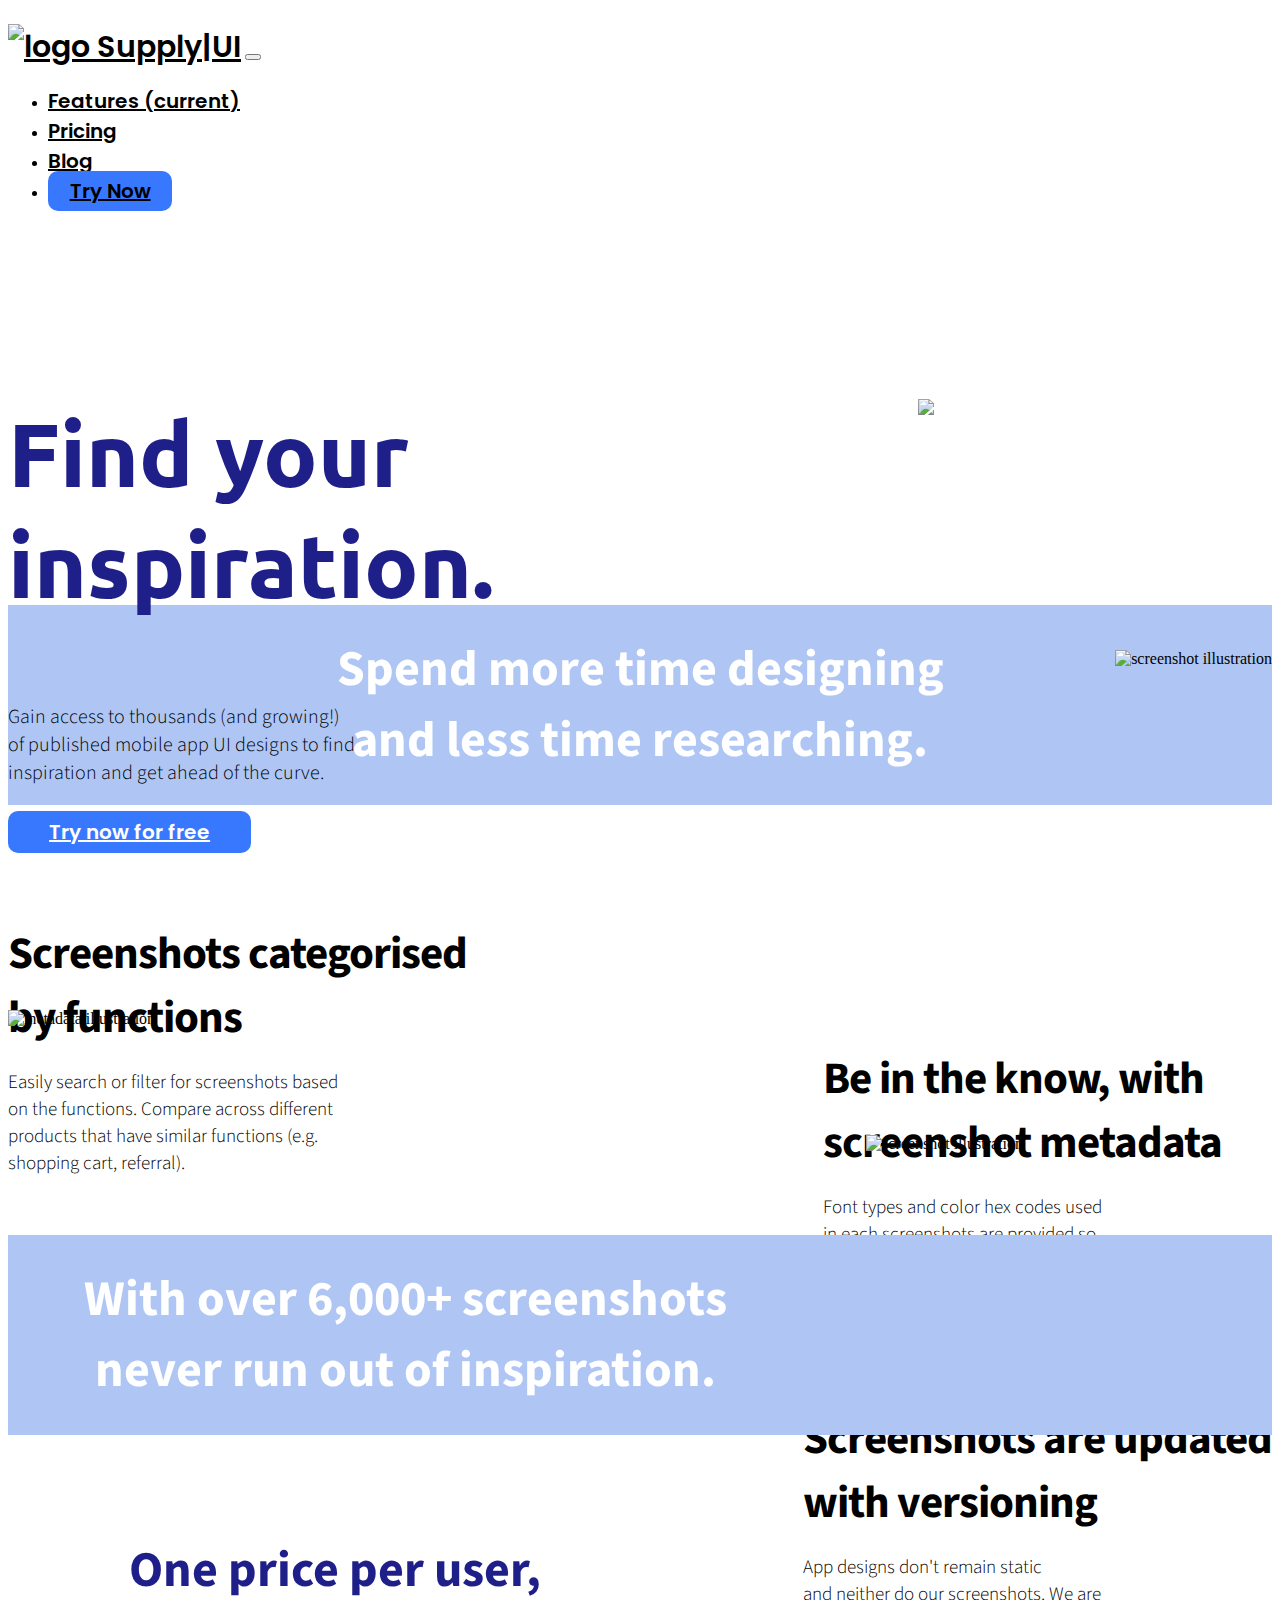
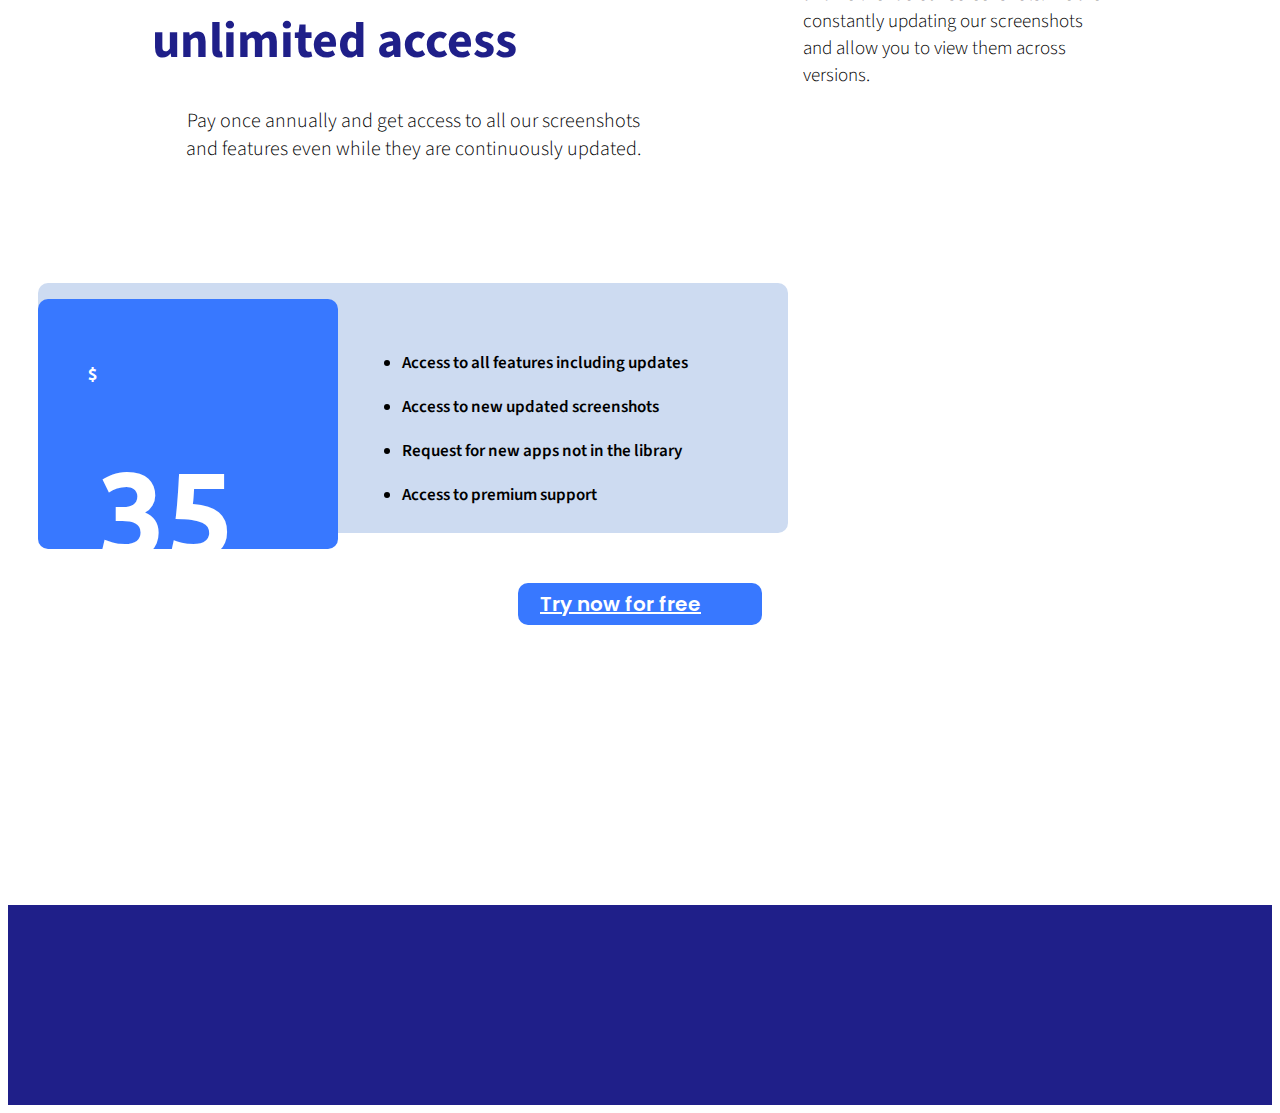
==== index.html @ 4496acd1 "keyword optimised" ====
<!doctype html>
<html lang="en">

<head>
    <title>Supply|UI - Mobile Screenshot Library</title>
    <!-- Required meta tags -->
    <meta charset="utf-8">
    <meta name="viewport" content="width=device-width, initial-scale=1, shrink-to-fit=no">
    <meta name="description" content="Supply|UI - iOS Mobile Screenshot Library: SupplyUI is a collection of published iOS mobile app designs.">
    <meta name="keywords" content="iOS, iPhone XS, mobile app design, mobile first design, mobile design, mobile design recommendations">
    <meta name="google-site-verification" content="cmgm-Zd6ySX3AGgyTACgc7CG-wB4gyYVpIMnwYmu0to" />

    <!-- Font -->
    <link rel="dns-prefetch" href="//fonts.googleapis.com">
    <link rel="dns-prefetch" href="//fonts.googleapis.com">
    <link href="https://fonts.googleapis.com/css?family=Source+Sans+Pro:300,600,700" rel="stylesheet">
    <link href="https://fonts.googleapis.com/css?family=Ubuntu:700" rel="stylesheet">
    <link href="https://fonts.googleapis.com/css?family=Poppins:600" rel="stylesheet">

    <!-- Bootstrap CSS -->
    <link rel="stylesheet" href="css/bootstrap.min.css">
    <!-- Themify Icons -->
    <link rel="stylesheet" href="css/themify-icons.css">
    <!-- Owl carousel -->
    <link rel="stylesheet" href="css/owl.carousel.min.css">
    <!-- Main css -->
    <link href="css/style.css" rel="stylesheet">

    <!-- Favicon-->
    <link rel="shortcut icon" type="image/png" href="images/logo.png"/>
</head>

<body data-spy="scroll" data-target="#navbar" data-offset="30">

    <!-- Nav Menu -->

    <div class="nav-menu fixed-top">
        <div class="container">
            <div class="row">
                <div class="col-md-12">
                    <nav class="navbar navbar-dark navbar-expand-lg">
                        <a class="navbar-brand" href="index.html"><img src="images/logo.svg" class="img-fluid" alt="logo"> Supply|UI</a> <button class="navbar-toggler" type="button" data-toggle="collapse" data-target="#navbar" aria-controls="navbar" aria-expanded="false" aria-label="Toggle navigation"> <span class="navbar-toggler-icon"></span> </button>
                        <div class="collapse navbar-collapse" id="navbar">
                            <ul class="navbar-nav ml-auto">
                                <li class="nav-item"> <a class="navbar" href="#first-fold">Features <span class="sr-only">(current)</span></a> </li>
                                <li class="nav-item"> <a class="navbar" href="#second-fold">Pricing</a> </li>
                                <li class="nav-item"> <a class="navbar" href="https://blog.supplyui.com" target="_blank" >Blog</a> </li>
                                <li class="nav-item"><a href="https://goo.gl/forms/lq0QgDPd0EQYINd52" target="_blank" class="btn btn-outline-light my-3 my-sm-0 ml-lg-3">Try Now</a></li>
                            </ul>
                        </div>
                    </nav>
                </div>
            </div>
        </div>
    </div>


    <header class="bg-gradient" id="home">
        <div class="container mt-5">
            <h1>Find your<br>inspiration.</h1>
            <h2 class="tagline">Gain access to thousands (and growing!)<br>of published mobile app UI designs to find<br>inspiration and get ahead of the curve. </h2>
            <div class="cta cta-outline-light"> <a href="https://goo.gl/forms/lq0QgDPd0EQYINd52" style="color:#fff;" target="_blank">Try now for free</a></div>
            <div class="hero-holder"><img src="images/hero.svg" alt="hero" class="hero"></div>
        </div>
    </header>

    <div class="first-fold" id="first-fold">
        <p class="fold-text">Spend more time designing<br>and less time researching.</p>
    </div>

    <!-- // end .section -->
    <div class="section">

        <div class="container">
            <div class="row">
                <div class="feature">
                    <h2>Screenshots categorised<br>by functions</h2>
                    <p class="feature-text">Easily search or filter for screenshots based <br> on the functions. Compare across different<br>products that have similar functions (e.g. <br>shopping cart, referral).</p>
                </div>
            </div>
            <div class="feature-img">
                <img src="images/screenshots.png" alt="screenshot illustration">
            </div>
        </div>
    </div>
    <!-- // end .section -->

    <div class="section">

        <div class="container">
            <div class="row-alt">
                <div class="feature-right">
                    <h2>Be in the know, with<br>screenshot metadata</h2>
                    <p class="feature-text">Font types and color hex codes used <br>in each screenshots are provided so <br>that you can jump straight into creating<br>wireframes and prototypes.</p>
                </div>
                <div class="feature-img-left">
                    <img src="images/metadata.png" alt="metadata illustration">
                </div> 
            </div>
        </div>
    </div>
    <!-- // end .section -->

    <div class="section">

        <div class="container">
            <div class="row">
                <div class="feature-left">
                    <h2>Screenshots are updated<br>with versioning</h2>
                    <p class="feature-text">App designs don't remain static <br> and neither do our screenshots. We are<br>constantly updating our screenshots<br>and allow you to view them across<br>versions.</p>
                </div>
                <div class="feature-img-right">
                    <img src="images/versioning.png" alt="screenshot illustration">
                </div>

            </div>
            <!-- <div class="feature-img">
                <img src="images/screenshots.png" alt="screenshot illustration">
            </div> -->
        </div>
    </div>
    <!-- // end .section -->

    <div class="second-fold" id="second-fold">
        <p class="fold-text">With over 6,000+ screenshots<br>never run out of inspiration.</p>
    </div>

    <div class="sectionTwo" id="pricing">
        <div class="pricing-text">One price per user, <br> unlimited access</div>
        <div class="pricing-subtitle">Pay once annually and get access to all our screenshots<br> and features even while they are continuously updated.</div>
        <div class="pricing-container">
            <div class="pricing-container-box">
                    <div class="pricing-container-left">
                        <p class="dollar">$</p>
                        <p class="price">35</p>
                        <p class="duration">/year</p>
                    </div>
                <ul class="valueprop">
                    <li class="valueprop-item">Access to all features including updates</li>
                    <li class="valueprop-item">Access to new updated screenshots</li>
                    <li class="valueprop-item">Request for new  apps not in the library</li>
                    <li class="valueprop-item">Access to premium support</li>
                </ul>
            </div>
        </div>
        <div class="cta-price cta-outline-light"><a href="https://goo.gl/forms/lq0QgDPd0EQYINd52" style="color:#fff;" target="_blank">Try now for free</a></div>
    </div>
    <!-- // end .section -->

    <div class="footer">

    </div>
    <!-- jQuery and Bootstrap -->
    <script src="js/jquery-3.2.1.min.js"></script>
    <script src="js/bootstrap.bundle.min.js"></script>
    <!-- Plugins JS -->
    <script src="js/owl.carousel.min.js"></script>
    <!-- Custom JS -->
    <script src="js/script.js"></script>

</body>

</html>
---- css/style.css ----
@charset "UTF-8";

/*------------------------
[TABLE OF CONTENTS]
    
1. GLOBAL STYLES
2. NAVBAR
3. HERO
5. TESTIMONIALS
6. IMAGE GALLERY
7. PRICING
8. CALL TO ACTION
9. FOOTER

------------------------*/


/* GLOBAL
----------------------*/

/* h1 {
    font-family: 'Ubuntu-Bold';
    position: relative;
} */

a {
    color: #000000;
    font-family: "Poppins";
    font-weight: 600;
    font-size: 20px;
}

a.navlink {
    width: 53px;
    height: 10px;
    font-family: "Poppins";
    font-weight: 600;
    font-style: normal;
    font-stretch: normal;
    line-height: normal;
    letter-spacing: normal;
    text-align: left;
    color: #000000;
}

a:hover {
    text-decoration: none;
}

/* @media (max-width:414px) {
    .container {
        margin-right: 30px;
        margin-left: 30px
    }
} */

h1 {
    width: 414px;
    height: 104px;
    font-family: "Ubuntu","Source Sans Pro";
    position: relative;
    font-size: 90px;
    font-weight: 700;
    font-style: normal;
    font-stretch: normal;
    line-height: normal;
    letter-spacing: normal;
    text-align: left;
    color: #1f1f89;
}

@media (max-width: 1200px) {
    h1 {
        font-size: 70px;
    }
}

@media (max-width: 767px) {
    h1 {
        font-size: 55px;
    }
}

@media (max-width: 414px) {
    h1 {
        font-size: 42px;
        width: 200px;
        margin: 0px 20px;
    }
}

h2 {
    font-family: "Source Sans Pro";
    font-size: 45px;
    font-weight: 700;
    color: #000000;
    letter-spacing: -1px;
    margin-bottom: 1rem;
}

@media (max-width: 414px) {
    h2 {
        font-size: 30px;
    }
}

h3 {
    color: #633991;
    font-size: 33px;
    font-weight: 500;
}

h4 {
    font-size: 20px;
    font-weight: 500;
    color: #633991;
}

h5 {
    font-size: 28px;
    font-weight: 300;
    color: #633991;
    margin-bottom: 0.7rem;
}

p {
    color: #959094;
}

p.lead {
    color: #e38cb7;
    margin-bottom: 2rem;
}

.text-primary {
    color: #e38cb7 !important;
}

.light-font {
    font-weight: 300;
}

.btn {
    font-size: 20px;
    font-weight: 400;
    padding: 0.375rem 1.35rem;
    transition: all 0.3s ease;
    background-color: #3878ff;
    font-family: "Poppins";
    font-weight: 600;
    position: relative;
    border-radius: 10px;
}

.cta {
    font-size: 20px;
    font-weight: 400;
    padding: 0.375rem 1.35rem;
    transition: all 0.3s ease;
    background-color: #3878ff;
    font-family: "Poppins";
    font-weight: 600;
    position: relative;
    width: 200px;
    top: 184px;
    border-radius: 10px;
    cursor: pointer;
}

@media (max-width: 1200px) {
    .cta {
        top: 110px;
    }
}

@media (max-width: 767px) {
    .cta {
        top: 55px;
    }
}

@media (max-width: 414px) {
    .cta {
        top: 70px;
        width: 200px;
        margin: 0px 20px;
    }
}

.cta-price {
    font-size: 20px;
    font-weight: 600;
    padding: 0.375rem 1.35rem;
    transition: all 0.3s ease;
    background-color: #3878ff;
    font-family: "Poppins";
    margin: auto;
    margin-top: 50px;
    color: #ffffff;
    width: 200px;
    border-radius: 10px;
    cursor: pointer;
}

.trial-disclaimer {
    position: relative;
    margin-left: 10px;
}

.btn-outline-light:hover {
    color: #ffffff;
    background-color: #1f1f89;
}

.cta-outline-light:hover {
    color: #ffffff;
    background-color: #1f1f89;
}

/* .btn-primary {
    border-radius: 3px;
    background-image: -moz-linear-gradient( 122deg, #e54595 0%, #fd378e 100%);
    background-image: -webkit-linear-gradient( 122deg, #e54595 0%, #fd378e 100%);
    background-image: -ms-linear-gradient( 122deg, #e54595 0%, #fd378e 100%);
    background-image: linear-gradient( 122deg, #e54595 0%, #fd378e 100%);
    box-shadow: 0px 9px 32px 0px rgba(0, 0, 0, 0.2);
    font-weight: 500;
    padding: 0.6rem 2rem;
    border: 0;
} */

.btn-primary:hover,
.btn-primary:focus,
.btn-primary:active,
.btn-primary:not([disabled]):not(.disabled).active,
.btn-primary:not([disabled]):not(.disabled):active,
.show>.btn-primary.dropdown-toggle {
    /* background-image: linear-gradient( 122deg, #fd378e 0%, #e54595 100%);
    box-shadow: 0px 9px 32px 0px rgba(0, 0, 0, 0.3); */
    color: #FFF;
}

.btn-light {
    border-radius: 3px;
    background: #FFF;
    box-shadow: 0px 9px 32px 0px rgba(0, 0, 0, 0.26);
    font-size: 14px;
    font-weight: 500;
    color: #000000;
    margin: 0.5rem;
    padding: 0.7rem 1.6rem;
    line-height: 1.8;
}

.btn-group-lg>.btn,
.btn-lg {
    padding: 0.8rem 1rem;
    font-size: 15px;
}

.light-bg {
    background-color: #faf6fb;
}

.section {
    padding: 80px 0;
    margin-bottom: 200px;
}

.section-title {
    text-align: center;
    margin-bottom: 3rem;
}

.section-title small {
    color: #998a9b;
}

/* FEATURES
----------------------*/
.feature {
    float: left;
}

@media (max-width: 414px) {
    .feature {
        float: left;
        margin: 0px 50px;
        left: 0px;
    }
}

.feature-text {
    font-family: "Source Sans Pro";
    font-size: 19px;
    font-weight: 300;
    font-style: normal;
    font-stretch: normal;
    line-height: normal;
    letter-spacing: normal;
    text-align: left;
    color: #000000;
}

@media (max-width: 414px) {
    .feature-text {
        font-size: 16px;
    }
}

.feature .feature-img {
    width: 40%;
    height: 100%;
    float: right;
}

.feature-img img {
    float: right;
    height: auto;
    max-width: 40%;
    overflow: hidden;
    position: relative;
    top: -235px;
}

@media (max-width: 414px) {
    .feature-img img {
        float: none;
        display: block; 
        margin: 10px 18%;
        top: 10px;
        max-width: 60%;
    }
}

.feature-img-right img {
    float: right;
    height: auto;
    max-width: 40%;
    overflow: hidden;
    position: relative;
    top: -470px;
    left: 220px;
}

@media (max-width: 414px) {
    .feature-img-right img {
        float: none;
        display: block; 
        margin: 10px 18%;
        top: -455px;
        max-width: 60%;
        left: 0px;
    }
}

.feature-right {
    float: right;
    height: auto;
    max-width: 100%;
    overflow: hidden;
    position: relative;
    top: -235px;
    left: -50px;
}

@media (max-width: 414px) {
    .feature-right {
        float: left;
        margin: 0px 50px;
        left: -13px;
    }
}

.feature-left {
    float: right;
    height: auto;
    max-width: auto;
    overflow: hidden;
    position: relative;
    top: -235px;
}

@media (max-width: 414px) {
    .feature-left {
        float: left;
        margin: 0px 50px;
        left: 0px;
        top: -475px;
    }
}

.feature-img-left img {
    float: left;
    height: auto;
    max-width: 40%;
    overflow: hidden;
    position: relative;
    top: -235px;
  }

@media (max-width: 414px) {
    .feature-img-left img {
        float: none;
        display: block; 
        margin: 10px 18%;
        top: -210px;
        max-width: 70%;
    }
}

/* .feature-img-right img {
    float: right;
    height: auto;
    max-width: 50%;
    overflow: hidden;
    position: relative;
    top: -460px;
    left: 200px;
} */

/* NAVBAR
----------------------*/

.nav-menu {
    padding: 1rem 0;
    transition: all 0.3s ease;
}

.nav-menu.is-scrolling,
.nav-menu.menu-is-open {
    background-color: #FFF;
    /* background: -moz-linear-gradient(135deg, rgb(74, 13, 143) 0%, rgb(250, 42, 143) 100%);
    background: -webkit-linear-gradient(135deg, rgb(74, 13, 143) 0%, rgb(250, 42, 143) 100%);
    background: linear-gradient(135deg, rgb(74, 13, 143) 0%, rgb(250, 42, 143) 100%); */
    -webkit-box-shadow: 0px 5px 23px 0px rgba(0, 0, 0, 0.1);
    -moz-box-shadow: 0px 5px 23px 0px rgba(0, 0, 0, 0.1);
    box-shadow: 0px 5px 23px 0px rgba(0, 0, 0, 0.1);
}

.nav-menu.is-scrolling {
    padding: 0;
}

.navbar-dark .navbar-nav .nav-link {
    position: relative;
    color: #000000;
}

.navbar-dark .navbar-brand {
    color: #000000;
} 

a.navbar-brand {
    color: #000000;
    font-size: 30px;
}

a.navbar-brand:hover {
    color: #000000;
}

@media (min-width: 992px) {
    .navbar-expand-lg .navbar-nav .nav-link {
        padding-right: 1rem;
        padding-left: 1rem;
        font-size: 14px;
    }
    .navbar-nav>.nav-item>.nav-link.active:after {
        content: "";
        border-bottom: 2px solid #cd99d4;
        left: 1rem;
        right: 1rem;
        bottom: 5px;
        height: 1px;
        position: absolute;
    }
}

@media (max-width:991px) {
    .navbar-nav.is-scrolling {
        padding-bottom: 1rem;
    }
    .navbar-nav .nav-item {
        text-align: left;
    }
}


/* HERO
----------------------*/

header {
    padding: 100px 0 0;
    text-align: center;
    color: #FFF;
}

/* .bg-gradient {
    background-image: -moz-linear-gradient( 135deg, rgba(60, 8, 118, 0.8) 0%, rgba(250, 0, 118, 0.8) 100%);
    background-image: -webkit-linear-gradient( 135deg, rgba(60, 8, 118, 0.8) 0%, rgba(250, 0, 118, 0.8) 100%);
    background-image: -ms-linear-gradient( 135deg, rgba(60, 8, 118, 0.8) 0%, rgba(250, 0, 118, 0.8) 100%);
    background-image: linear-gradient( 135deg, rgba(60, 8, 118, 0.8) 0%, rgba(250, 0, 118, 0.8) 100%);
} */

.tagline {
    width: 404px;
    height: 48px;
    font-family: "Source Sans Pro";
    font-size: 20px;
    font-weight: 300;
    font-style: normal;
    font-stretch: normal;
    line-height: normal;
    letter-spacing: normal;
    text-align: left;
    color: #000000;
    position: relative;
    top: 140px;
}

@media (max-width: 1200px) {
    .tagline {
        top: 80px;
    }
}

@media (max-width: 414px) {
    .tagline {
        width: 300px;
    }
}

.hero {
    width: 600px;
    height: 600px;
    padding: 30px;
    position: relative;
    top: -300px;
    left: 300px;
}

@media (max-width: 1200px) {
    .hero {
        width: 50%;
        height: auto;
        top: -300px;
        left: 250px;
    }
}

@media (max-width: 767px) {
    .hero {
        left: 200px;
    }
}

@media (max-width: 674px) {
    .hero {
        display: none;
    }
}

.hero-holder {
    position: inherit;
    top:10px;

}


.img-fluid {
    position: relative;
}
.img-holder {
    height: 0;
    padding-bottom: 33%;
    overflow: hidden;
}

@media (max-width:1200px) {
    .img-holder {
        padding-bottom: 50%;
    }
}

@media (max-width:767px) {
    .tagline {
        font-size: 17px;
        top: 10px;
        margin: 0px 20px;
    }
    .img-holder {
        padding-bottom: 100%;
    }
}

/* FOLD
----------------------*/

.mt-5 {
    margin-bottom: -12rem !important;
}

.fold-text {
    display: flex;
    height: 100%;
    align-items: center;
    justify-content: center;
    font-family: "Source Sans Pro";
    font-size: 50px;
    font-weight: 700;
    font-style: normal;
    font-stretch: normal;
    line-height: normal;
    letter-spacing: normal;
    color: #ffffff;
    text-align: center;
    cursor: default;
}

@media (max-width: 1200px) {
    .fold-text {
        margin-top: 45px;
    }
}

@media (max-width: 674px) {
    .fold-text {
        font-size: 35px;
        margin-top: 340px;
    }
}

@media (max-width: 414px) {
    .fold-text {
        font-size: 27px;
    }
}

.first-fold {
    max-width: 100vw;
    background-color: #afc6f5;
    height: 200px;
}

.second-fold {
    max-width: 100vw;
    background-color: #afc6f5;
    height: 200px;
    position: relative;
    top: -650px;
}

@media (max-width: 414px) {
    .second-fold {
        top: -780px;
    }
}

/* PRICING
----------------------*/

.sectionTwo {
    padding: 80px 15px;
    margin-bottom: 200px
}

@media (max-width:414px) {
    .sectionTwo {
        padding: 0;
        margin-top: 80px;
        margin-bottom: 80px
    }
}
.pricing-text {
    position: relative;
    margin-top: -630px;
    display: flex;
    justify-content: center;
    font-family: "Source Sans Pro";
    font-size: 50px;
    font-weight: 700;
    font-style: normal;
    font-stretch: normal;
    line-height: normal;
    letter-spacing: normal;
    color: #1f1f89;
    text-align: center;
    cursor: default;
}

@media (max-width: 414px) {
    .pricing-text {
        margin-top: -785px;
        font-size: 40px;
    }
}

.pricing-subtitle {
    position: relative;
    margin-top: 30px;
    display: flex;
    justify-content: center;
    font-family: "Source Sans Pro";
    font-weight: 300;
    font-size: 20px;
    font-style: normal;
    font-stretch: normal;
    line-height: normal;
    letter-spacing: normal;
    color: #000000;
    text-align: center;
    cursor: default;
}

@media (max-width: 414px) {
    .pricing-subtitle {
        font-size: 16px;
    }
}

.pricing-container {
    display: flex;
    justify-content: center;
    align-items: center;
}

/* @media (max-width:414px) {
    .pricing-container {
        display: none;
    }
} */

.pricing-container-box {
    width: 750px;
    height: 250px;
    border-radius: 10px;
    background-color: #cddbf1;
    margin-top: 120px;
}

@media (max-width: 414px) {
    .pricing-container-box{
        width: 200px;
        height: 166px;
        display: block; 
        margin: 40px 20px;


    }
}

.pricing-container-left {
    position: overlay;
    top: 0;
    left: 0;
    width: 300px;
    height: 250px;
    border-radius: 10px;
    background-color: #3878ff;

}

@media (max-width: 414px) {
    .pricing-container-left {
        width: 200px;
        height: 166px;
    }
}

.dollar {
    position: relative;
    top: 64px;
    left: 50px;
    color: #ffffff;
    font-family: "Ubuntu","Source Sans Pro";
    font-weight: 700;
}

@media (max-width:414px) {
    .dollar {
        top: 30px;
        left: 30px;
    }
}

.price {
    position: relative;
    left: 60px;
    color: #ffffff;
    font-family: "Ubuntu","Source Sans Pro";
    font-weight: 700;
    font-size: 120px;
}

@media (max-width:414px) {
    .price {
        top: -35px;
        font-size: 85px;
    }
}

.duration {
    position: relative;
    top: -120px;
    left: 200px;
    color: #ffffff;
    font-family: "Ubuntu","Source Sans Pro";
    font-weight: 700;
    font-size: 45px;
}

@media (max-width:414px) {
    .duration {
        display: block;
        position: relative;
        top: -70px;
        left: 75px;
        font-size: 25px;
    }
}

.valueprop {
    list-style-image: url('../images/ListIcon.png');
    font-family: "Source Sans Pro";
    font-weight: 600;
    font-size: 17px;
    color: #000000;
    position: relative;
    float: right;
    top: -215px;
    left: -100px;
    margin-bottom: 20px;

}

@media (max-width:414px) {
    .valueprop {
        display: none;
    }
}

.valueprop-item {
    margin-bottom: 20px;
}
/* FEATURES
----------------------*/

.gradient-fill:before {
    color: #fc73b4;
    background: -moz-linear-gradient(top, #9477b4 0%, #fc73b4 100%);
    background: -webkit-linear-gradient(top, #9477b4 0%, #fc73b4 100%);
    background: linear-gradient(to bottom, #9477b4 0%, #fc73b4 100%);
    -webkit-background-clip: text;
    background-clip: text;
    -webkit-text-fill-color: transparent;
}

.card.features {
    border: 0;
    border-radius: 3px;
    box-shadow: 0px 5px 7px 0px rgba(0, 0, 0, 0.04);
    transition: all 0.3s ease;
}

@media (max-width:991px) {
    .card.features {
        margin-bottom: 2rem;
    }
    [class^="col-"]:last-child .card.features {
        margin-bottom: 0;
    }
}

.card.features:before {
    content: "";
    position: absolute;
    width: 3px;
    color: #fc73b4;
    background: -moz-linear-gradient(top, #9477b4 0%, #fc73b4 100%);
    background: -webkit-linear-gradient(top, #9477b4 0%, #fc73b4 100%);
    background: linear-gradient(to bottom, #9477b4 0%, #fc73b4 100%);
    top: 0;
    bottom: 0;
    left: 0;
}

.card-text {
    font-size: 14px;
}

.card.features:hover {
    transform: translateY(-3px);
    -moz-box-shadow: 0px 5px 30px 0px rgba(0, 0, 0, 0.08);
    -webkit-box-shadow: 0px 5px 30px 0px rgba(0, 0, 0, 0.08);
    box-shadow: 0px 5px 30px 0px rgba(0, 0, 0, 0.08);
}

.box-icon {
    box-shadow: 0px 0px 43px 0px rgba(0, 0, 0, 0.14);
    padding: 10px;
    width: 70px;
    border-radius: 3px;
    margin-bottom: 1.5rem;
    background-color: #FFF;
}

.circle-icon {
    box-shadow: 0px 9px 32px 0px rgba(0, 0, 0, 0.07);
    padding: 10px;
    width: 100px;
    height: 100px;
    border-radius: 50%;
    margin-bottom: 1.5rem;
    background-color: #FFF;
    color: #f5378e;
    font-size: 48px;
    text-align: center;
    line-height: 80px;
    font-weight: 300;
    transition: all 0.3s ease;
}

@media (max-width:992px) {
    .circle-icon {
        width: 70px;
        height: 70px;
        font-size: 28px;
        line-height: 50px;
    }
}

.ui-steps li:hover .circle-icon {
    background-image: -moz-linear-gradient( 122deg, #e6388e 0%, #fb378e 100%);
    background-image: -webkit-linear-gradient( 122deg, #e6388e 0%, #fb378e 100%);
    background-image: -ms-linear-gradient( 122deg, #e6388e 0%, #fb378e 100%);
    background-image: linear-gradient( 122deg, #e6388e 0%, #fb378e 100%);
    box-shadow: 0px 9px 32px 0px rgba(0, 0, 0, 0.09);
    color: #FFF;
}

.ui-steps li {
    padding: 15px 0;
}

.ui-steps li:not(:last-child) {
    border-bottom: 1px solid #f8e3f0;
}

.perspective-phone {
    position: relative;
    z-index: -1;
}

@media (min-width:992px) {
    .perspective-phone {
        margin-top: -150px;
    }
}

/*  IMAGE GALLERY
----------------------*/

.img-gallery .owl-item {
    box-shadow: 0px 9px 32px 0px rgba(0, 0, 0, 0.07);
    transform: scale(0.8);
    transition: all 0.3s ease-in;
}

.img-gallery .owl-item.center {
    transform: scale(1);
}


/*  PRICING
----------------------*/

@media (max-width:992px) {
    .card-deck {
        -ms-flex-direction: column;
        flex-direction: column;
    }
    .card-deck .card {
        margin-bottom: 15px;
    }
}

.card.pricing {
    border: 1px solid #f1eef1;
}

.card.pricing.popular {
    border-top-width: 3px;
    border-color: #ce75b4 #faf6fb #FFF;
    box-shadow: 0px 12px 59px 0px rgba(36, 7, 31, 0.11);
    color: #633991;
}

.card.pricing .card-head {
    text-align: center;
    padding: 40px 0 20px;
}

.card.pricing .card-head .price {
    display: block;
    font-size: 45px;
    font-weight: 300;
    color: #633991;
}

.card.pricing .card-head .price sub {
    bottom: 0;
    font-size: 55%;
}

.card.pricing .list-group-item {
    border: 0;
    text-align: center;
    color: #959094;
    padding: 1.05rem 1.25rem;
}

.card.pricing .list-group-item del {
    color: #d9d3d8;
}

.card.pricing .card-body {
    padding: 1.75rem;
}


/*  CALL TO ACTION
----------------------*/

.call-to-action {
    text-align: center;
    color: #FFF;
    margin: 3rem 0;
}

.call-to-action .box-icon {
    margin-left: auto;
    margin-right: auto;
    border-radius: 5px;
    transform: scale(0.85);
    margin-bottom: 2.5rem;
}

.call-to-action h2 {
    color: #FFF;
}

.call-to-action .tagline {
    font-size: 16px;
    font-weight: 300;
    color: #ffb8f6;
    max-width: 650px;
    margin: 0 auto;
}

.btn-light img {
    margin-right: 0.4rem;
    vertical-align: text-bottom;
}


/*  FOOTER
----------------------*/
.footer {
    height: 200px;
    background-color: #1f1f89;
}

@media (max-width:414px) {
    .footer {
        height: 100px;
    }
}
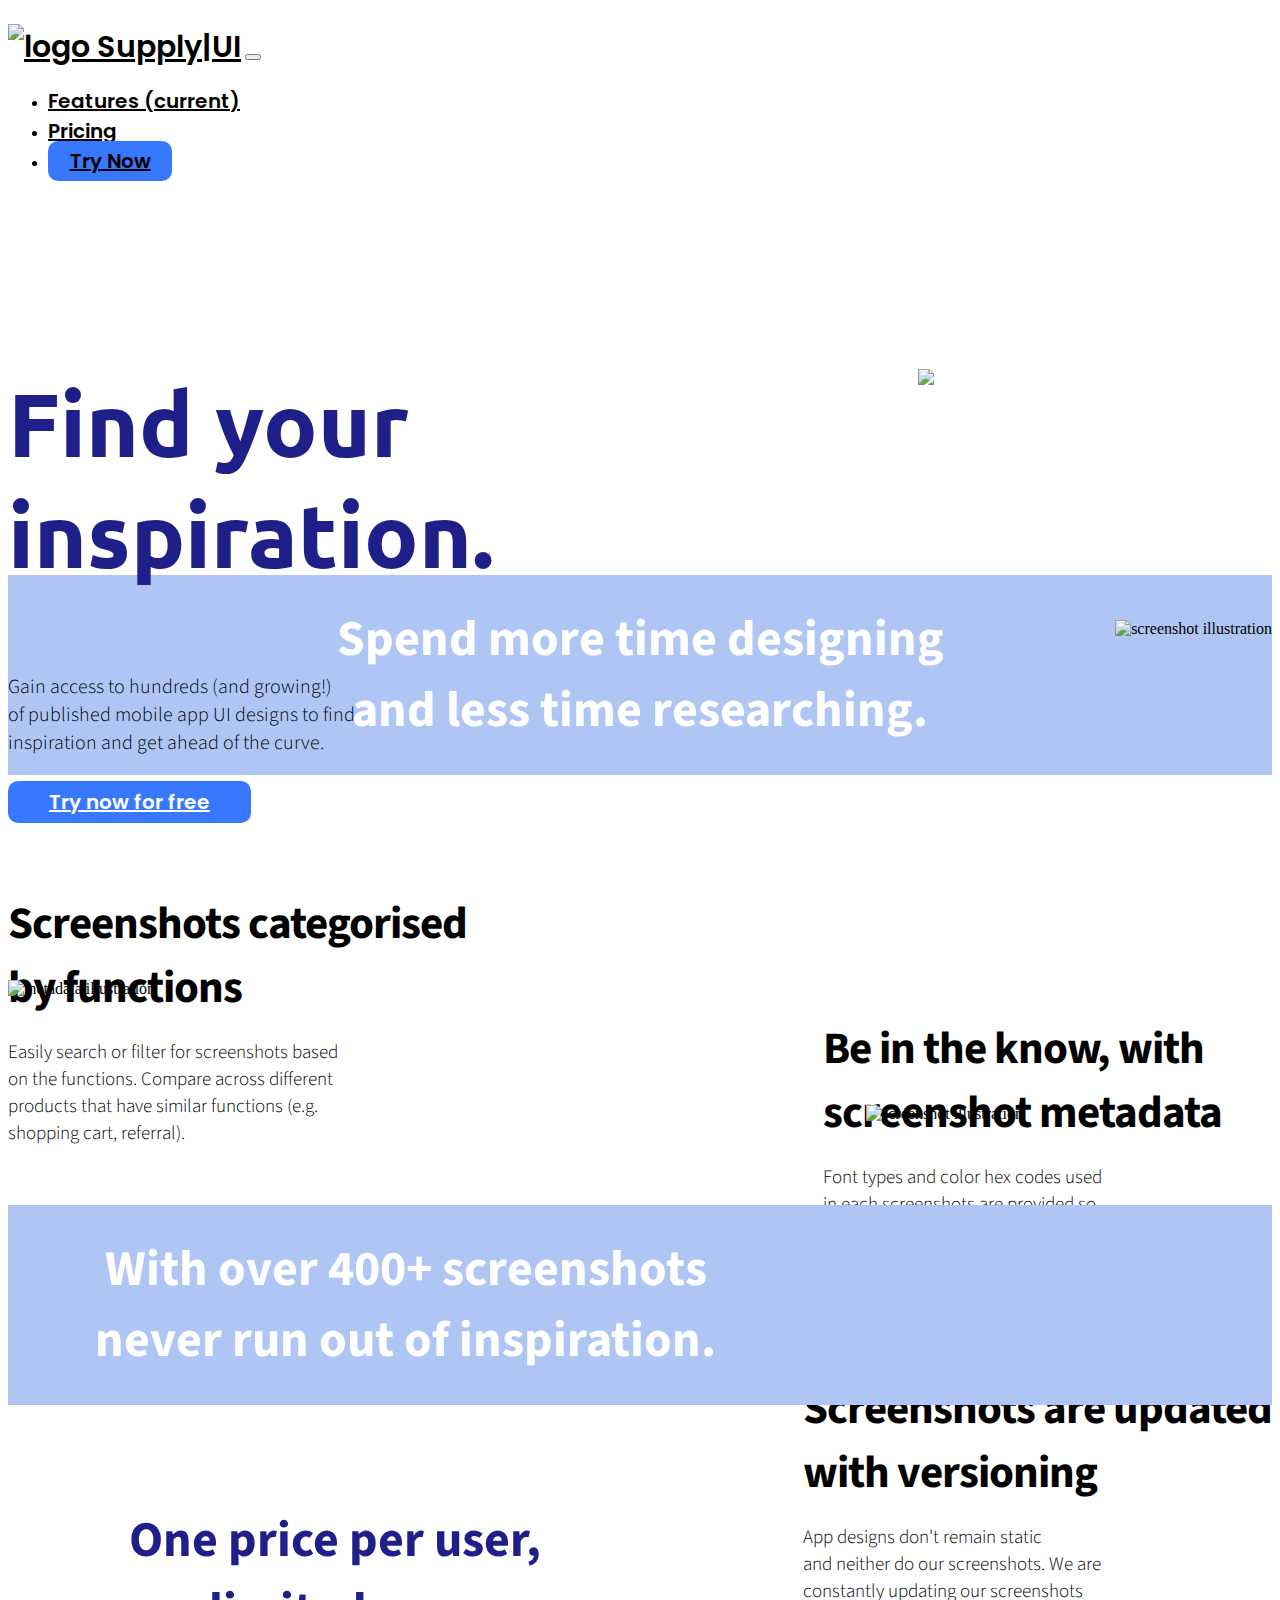
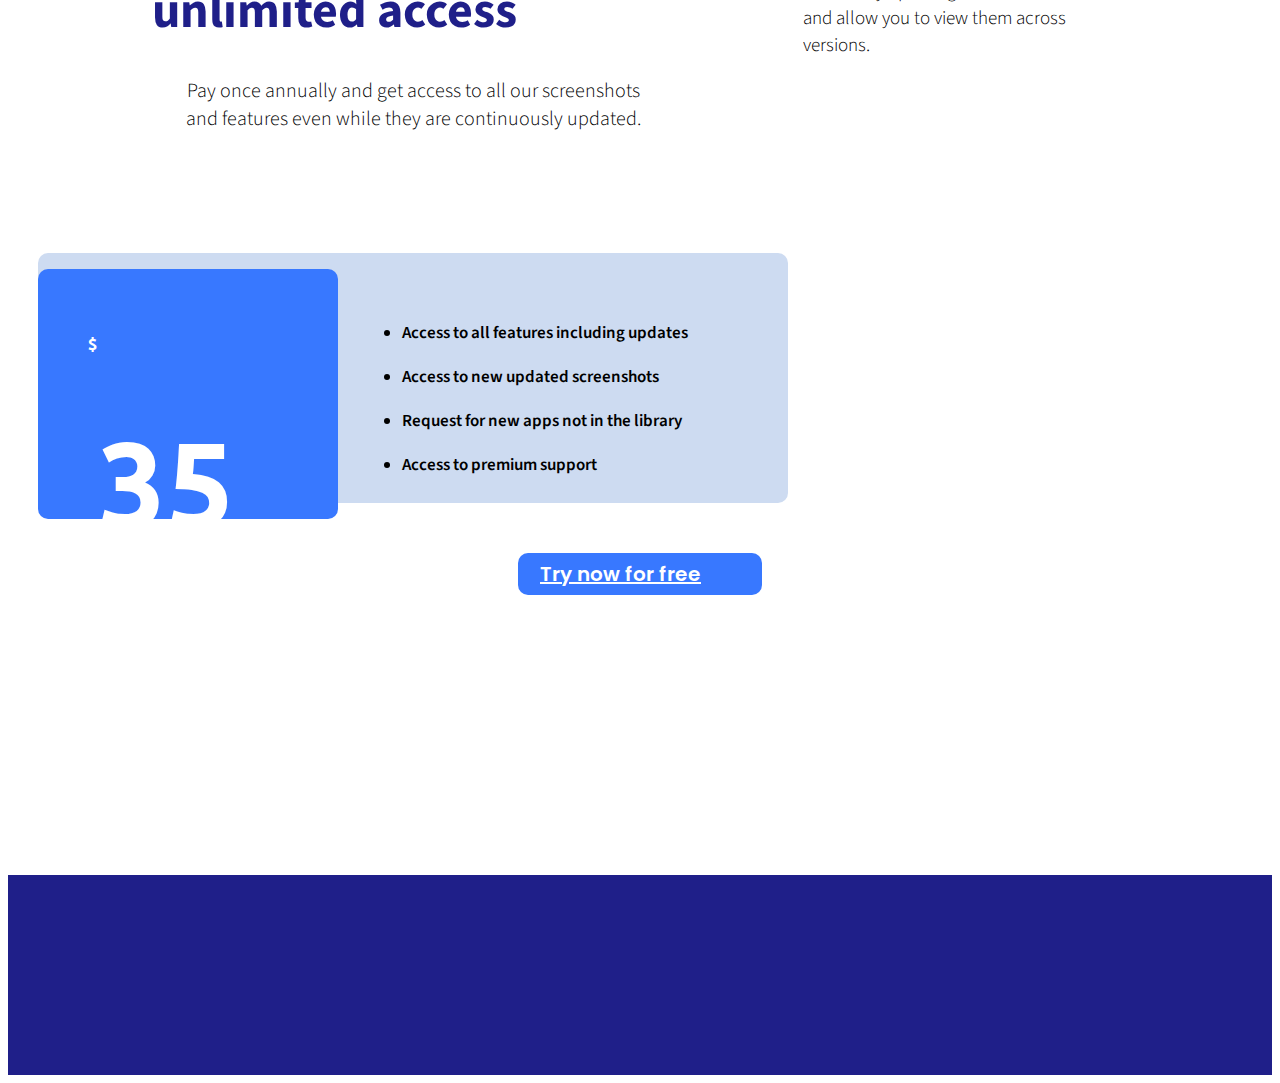
==== commit b97d2146: "Update index.html" ====
--- a/index.html
+++ b/index.html
@@ -28,6 +28,47 @@
 
     <!-- Favicon-->
     <link rel="shortcut icon" type="image/png" href="images/logo.png"/>
+
+    <!-- Global site tag (gtag.js) - Google Analytics -->
+    <script async src="https://www.googletagmanager.com/gtag/js?id=UA-128997659-1"></script>
+    <script>
+    window.dataLayer = window.dataLayer || [];
+    function gtag(){dataLayer.push(arguments);}
+    gtag('js', new Date());
+
+    gtag('config', 'UA-128997659-1');
+    </script>
+
+    <!-- Facebook Pixel Code -->
+    <script>
+        !function(f,b,e,v,n,t,s)
+        {if(f.fbq)return;n=f.fbq=function(){n.callMethod?
+        n.callMethod.apply(n,arguments):n.queue.push(arguments)};
+        if(!f._fbq)f._fbq=n;n.push=n;n.loaded=!0;n.version='2.0';
+        n.queue=[];t=b.createElement(e);t.async=!0;
+        t.src=v;s=b.getElementsByTagName(e)[0];
+        s.parentNode.insertBefore(t,s)}(window, document,'script',
+        'https://connect.facebook.net/en_US/fbevents.js');
+        fbq('init', '2263239793909107');
+        fbq('track', 'PageView');
+    </script>
+    <noscript><img height="1" width="1" style="display:none"
+        src="https://www.facebook.com/tr?id=2263239793909107&ev=PageView&noscript=1"
+    /></noscript>
+  <!-- End Facebook Pixel Code -->
+
+  <!-- Hotjar Tracking Code for https://supplyui.com -->
+    <script>
+        (function(h,o,t,j,a,r){
+            h.hj=h.hj||function(){(h.hj.q=h.hj.q||[]).push(arguments)};
+            h._hjSettings={hjid:1083143,hjsv:6};
+            a=o.getElementsByTagName('head')[0];
+            r=o.createElement('script');r.async=1;
+            r.src=t+h._hjSettings.hjid+j+h._hjSettings.hjsv;
+            a.appendChild(r);
+        })(window,document,'https://static.hotjar.com/c/hotjar-','.js?sv=');
+    </script>
+
 </head>
 
 <body data-spy="scroll" data-target="#navbar" data-offset="30">
@@ -44,8 +85,9 @@
                             <ul class="navbar-nav ml-auto">
                                 <li class="nav-item"> <a class="navbar" href="#first-fold">Features <span class="sr-only">(current)</span></a> </li>
                                 <li class="nav-item"> <a class="navbar" href="#second-fold">Pricing</a> </li>
-                                <li class="nav-item"> <a class="navbar" href="https://blog.supplyui.com" target="_blank" >Blog</a> </li>
-                                <li class="nav-item"><a href="https://goo.gl/forms/lq0QgDPd0EQYINd52" target="_blank" class="btn btn-outline-light my-3 my-sm-0 ml-lg-3">Try Now</a></li>
+                                <!--<li class="nav-item"> <a class="navbar" href="https://blog.supplyui.com" target="_blank" >Blog</a> </li>-->
+                                <!--<li class="nav-item"><a href="https://goo.gl/forms/lq0QgDPd0EQYINd52" target="_blank" class="btn btn-outline-light my-3 my-sm-0 ml-lg-3">Try Now</a></li>-->
+                                <li class="nav-item"><a href="http://www.app.supplyui.com/" target="_blank" class="btn btn-outline-light my-3 my-sm-0 ml-lg-3">Try Now</a></li>
                             </ul>
                         </div>
                     </nav>
@@ -58,8 +100,14 @@
     <header class="bg-gradient" id="home">
         <div class="container mt-5">
             <h1>Find your<br>inspiration.</h1>
-            <h2 class="tagline">Gain access to thousands (and growing!)<br>of published mobile app UI designs to find<br>inspiration and get ahead of the curve. </h2>
-            <div class="cta cta-outline-light"> <a href="https://goo.gl/forms/lq0QgDPd0EQYINd52" style="color:#fff;" target="_blank">Try now for free</a></div>
+            <h2 class="tagline">Gain access to hundreds (and growing!)<br>of published mobile app UI designs to find<br>inspiration and get ahead of the curve. </h2>
+            <div class="cta cta-outline-light" onclick="FBpixel()"> <a href="https://goo.gl/forms/lq0QgDPd0EQYINd52" style="color:#fff;" target="_blank">Try now for free</a></div>
+            <script type="text/javascript">
+            function FBpixel() {
+                fbq('track', 'Lead');
+                console.log("fb tags firing");
+            }
+            </script>
             <div class="hero-holder"><img src="images/hero.svg" alt="hero" class="hero"></div>
         </div>
     </header>
@@ -122,7 +170,7 @@
     <!-- // end .section -->
 
     <div class="second-fold" id="second-fold">
-        <p class="fold-text">With over 6,000+ screenshots<br>never run out of inspiration.</p>
+        <p class="fold-text">With over 400+ screenshots<br>never run out of inspiration.</p>
     </div>
 
     <div class="sectionTwo" id="pricing">
--- a/css/style.css
+++ b/css/style.css
@@ -100,7 +100,7 @@
 
 @media (max-width: 414px) {
     h2 {
-        font-size: 30px;
+        font-size: 25px;
     }
 }
 
@@ -304,7 +304,7 @@
 
 @media (max-width: 414px) {
     .feature-text {
-        font-size: 16px;
+        font-size: 15px;
     }
 }
 
@@ -802,12 +802,12 @@
 
 .duration {
     position: relative;
-    top: -120px;
+    top: -100px;
     left: 200px;
     color: #ffffff;
     font-family: "Ubuntu","Source Sans Pro";
     font-weight: 700;
-    font-size: 45px;
+    font-size: 30px;
 }
 
 @media (max-width:414px) {
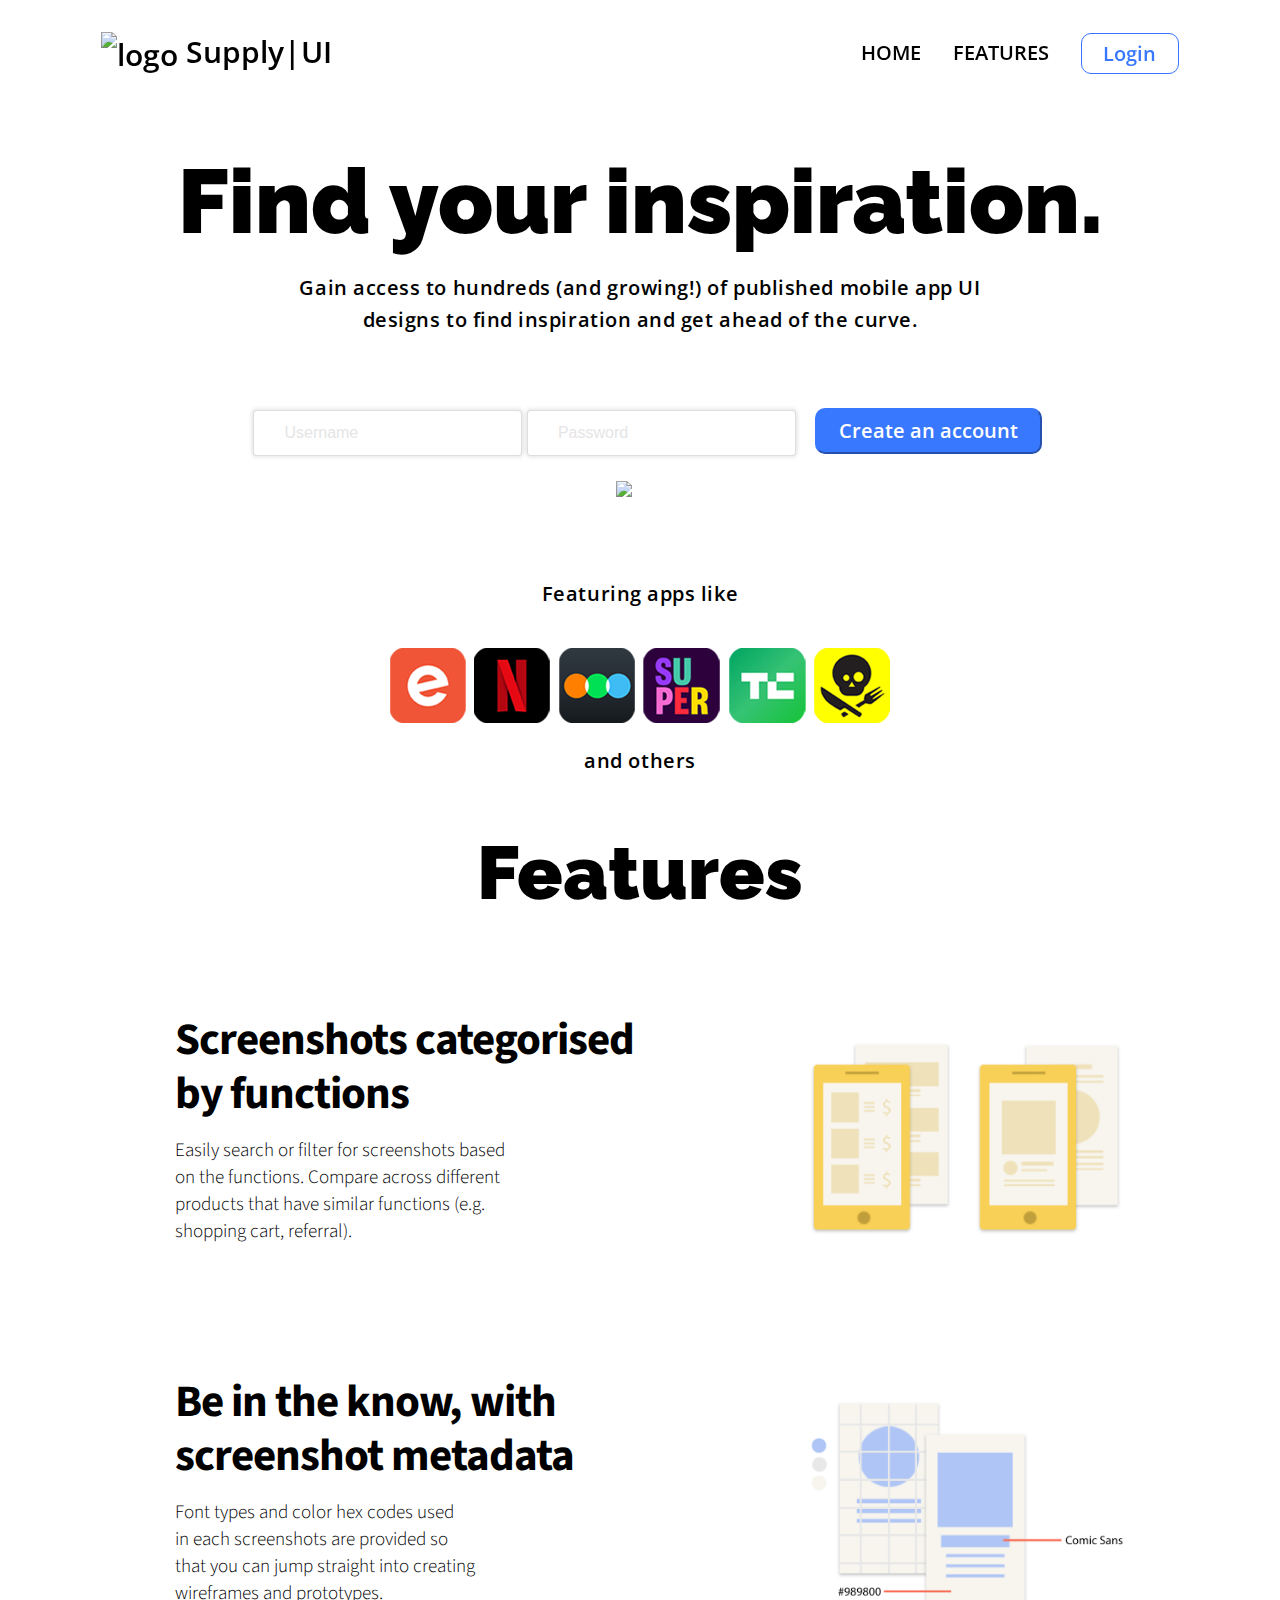
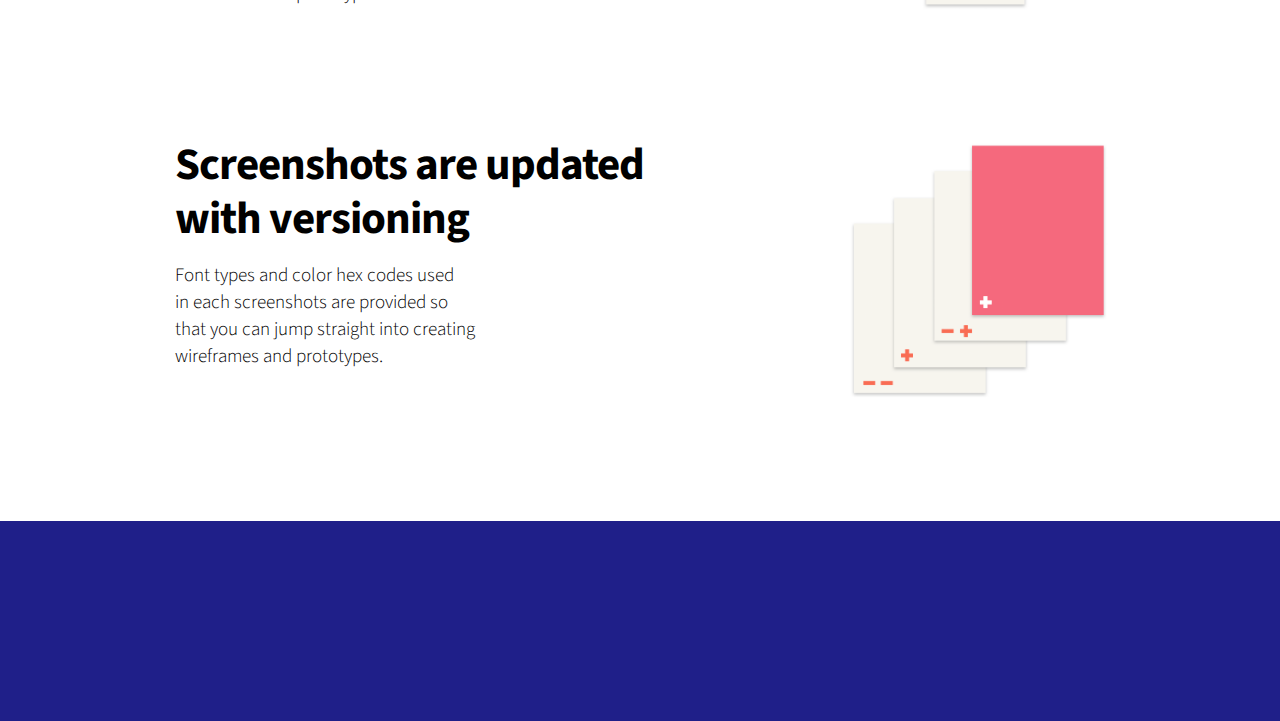
==== commit 43bdbe41: "Merge pull request #1 from askshot/new" ====
--- a/index.html
+++ b/index.html
@@ -16,6 +16,8 @@
     <link href="https://fonts.googleapis.com/css?family=Source+Sans+Pro:300,600,700" rel="stylesheet">
     <link href="https://fonts.googleapis.com/css?family=Ubuntu:700" rel="stylesheet">
     <link href="https://fonts.googleapis.com/css?family=Poppins:600" rel="stylesheet">
+    <link href="https://fonts.googleapis.com/css?family=Open+Sans:300,600,700,800" rel="stylesheet">
+    <link href="https://fonts.googleapis.com/css?family=Raleway:300,600,700,800,900" rel="stylesheet">
 
     <!-- Bootstrap CSS -->
     <link rel="stylesheet" href="css/bootstrap.min.css">
@@ -28,6 +30,14 @@
 
     <!-- Favicon-->
     <link rel="shortcut icon" type="image/png" href="images/logo.png"/>
+
+    <!-- Modal CSS-->
+    <link href='https://fonts.googleapis.com/css?family=PT+Sans:400,700' rel='stylesheet' type='text/css'>
+
+	<!--<link rel="stylesheet" href="css/resets.css"> --> <!-- CSS reset -->
+	<!-- <link rel="stylesheet" href="css/modalStyle.css"> Resource style -->
+	<!-- <link rel="stylesheet" href="css/demos.css"> Demo style -->
+  	
 
     <!-- Global site tag (gtag.js) - Google Analytics -->
     <script async src="https://www.googletagmanager.com/gtag/js?id=UA-128997659-1"></script>
@@ -55,9 +65,9 @@
     <noscript><img height="1" width="1" style="display:none"
         src="https://www.facebook.com/tr?id=2263239793909107&ev=PageView&noscript=1"
     /></noscript>
-  <!-- End Facebook Pixel Code -->
-
-  <!-- Hotjar Tracking Code for https://supplyui.com -->
+    <!-- End Facebook Pixel Code -->
+
+    <!-- Hotjar Tracking Code for https://supplyui.com -->
     <script>
         (function(h,o,t,j,a,r){
             h.hj=h.hj||function(){(h.hj.q=h.hj.q||[]).push(arguments)};
@@ -69,10 +79,37 @@
         })(window,document,'https://static.hotjar.com/c/hotjar-','.js?sv=');
     </script>
 
+    <!-- Script to submit form to airtable -->
+    <script src="js/airtable.js"></script>
+
+    <!-- userbase sdk -->
+    <script type="text/javascript" src="https://sdk.userbase.com/1/userbase.js"></script>
+
+    <!--signup form script -->
+    <!-- <script id="formHtml" type="text/html">
+        <form id="signup-form">
+            <input id="signup-username" type="text" required placeholder="Username">
+            <input id="signup-password" type="password" required placeholder="Password">
+            <input type="submit" value="Create an account">
+        </form>
+        <div id="signup-error"></div>
+    </script>
+
+    <script type="text/javascript">
+        function toggleDiv() {
+            console.log("hello mark")
+            document.getElementById("formclick").remove();
+            document.getElementById("signupForm").innerHTML = document.getElementById('formHtml').innerHTML;
+        }
+    </script> -->
+
+    
+    <!--end signup form script -->
+
+
 </head>
 
-<body data-spy="scroll" data-target="#navbar" data-offset="30">
-
+<body data-spy="scroll" data-target="#navbar" data-offset="30" onload="loadContent()">
     <!-- Nav Menu -->
 
     <div class="nav-menu fixed-top">
@@ -83,11 +120,11 @@
                         <a class="navbar-brand" href="index.html"><img src="images/logo.svg" class="img-fluid" alt="logo"> Supply|UI</a> <button class="navbar-toggler" type="button" data-toggle="collapse" data-target="#navbar" aria-controls="navbar" aria-expanded="false" aria-label="Toggle navigation"> <span class="navbar-toggler-icon"></span> </button>
                         <div class="collapse navbar-collapse" id="navbar">
                             <ul class="navbar-nav ml-auto">
-                                <li class="nav-item"> <a class="navbar" href="#first-fold">Features <span class="sr-only">(current)</span></a> </li>
-                                <li class="nav-item"> <a class="navbar" href="#second-fold">Pricing</a> </li>
-                                <!--<li class="nav-item"> <a class="navbar" href="https://blog.supplyui.com" target="_blank" >Blog</a> </li>-->
-                                <!--<li class="nav-item"><a href="https://goo.gl/forms/lq0QgDPd0EQYINd52" target="_blank" class="btn btn-outline-light my-3 my-sm-0 ml-lg-3">Try Now</a></li>-->
-                                <li class="nav-item"><a href="http://www.app.supplyui.com/" target="_blank" class="btn btn-outline-light my-3 my-sm-0 ml-lg-3">Try Now</a></li>
+                                <li class="nav-item"> <a class="navbar" href="#home">HOME <span class="sr-only">(current)</span></a> </li>
+                                <li class="nav-item"> <a class="navbar" href="#features">FEATURES</a> </li>
+                                <!-- <li class="nav-item"> <a class="navbar" href="#pricing">PRICING</a> </li>
+                                <li class="nav-item"> <a class="navbar" href="https://blog.supplyui.com" target="_blank" >BLOG</a> </li> -->
+                                <li class="nav-item"><a href="product.html" target="_blank" class="sec-btn sec-btn-outline-light my-3 my-sm-0 ml-lg-3">Login</a></li>    
                             </ul>
                         </div>
                     </nav>
@@ -96,83 +133,127 @@
         </div>
     </div>
 
-
     <header class="bg-gradient" id="home">
         <div class="container mt-5">
-            <h1>Find your<br>inspiration.</h1>
-            <h2 class="tagline">Gain access to hundreds (and growing!)<br>of published mobile app UI designs to find<br>inspiration and get ahead of the curve. </h2>
-            <div class="cta cta-outline-light" onclick="FBpixel()"> <a href="https://goo.gl/forms/lq0QgDPd0EQYINd52" style="color:#fff;" target="_blank">Try now for free</a></div>
+            <h1>Find your inspiration.</h1>
+            <h2 class="tagline">Gain access to hundreds (and growing!) of published mobile app UI <br>designs to find inspiration and get ahead of the curve. </h2>
+            <h3 class="social-validation" id="signupcount"></h3>
+            <!-- <input type="submit" id="formclick" onclick="toggleDiv()" value="I'm interested!">
+            <h3 class="tagline" id="signupForm"></h3> -->
+            <form id="signup-form">
+                <input id="signup-username" type="text" required placeholder="Username">
+                <input id="signup-password" type="password" required placeholder="Password">
+                <input type="submit" value="Create an account">
+            </form>
+            <div id="signup-error"></div>
+
+            <!-- userbase initialisation-->
+            <script type="text/javascript">
+                userbase.init({ appId: '3ffac969-ac6f-42f2-b55c-d51499816a19' })
+            
+                function handleSignUp(e) {
+                    e.preventDefault()
+            
+                    const username = document.getElementById('signup-username').value
+                    const password = document.getElementById('signup-password').value
+            
+                    userbase.signUp({ username, password, rememberMe: 'session' })
+                        // .then((user) => alert('You signed up!'))
+                        .then((user) => window.location.replace("https://www.app.supplyui.com/")) 
+                        .catch((e) => document.getElementById('signup-error').innerHTML = e)
+                }
+            
+                document.getElementById('signup-form').addEventListener('submit', handleSignUp)
+            </script>
+            
+            <!-- <form action="https://getform.io/f/aa7e6765-705e-4e75-81fe-ce953e2a09a8" method="POST">
+                <input type="text" email="firstname" name="email address" placeholder="janedoe@gmail.com" required>
+                <input type="submit" id="formclick" onclick="FBpixel()" value="I'm interested!">
+            </form> -->
+            
+                
+            <!-- <script type="text/javascript">
+                document.onreadystatechange = function toggleDiv() {
+                    if (document.readyState == "interactive") {
+                        document.getElementById("toggleButton").click(function(){
+                            document.getElementById("signupForm").toggle();
+                        })
+                    }
+                }
+            </script>  -->
+             <!--<a href="https://goo.gl/forms/lq0QgDPd0EQYINd52" style="color:#fff;" target="_blank">Try now for free</a></div>-->
             <script type="text/javascript">
             function FBpixel() {
                 fbq('track', 'Lead');
                 console.log("fb tags firing");
             }
             </script>
-            <div class="hero-holder"><img src="images/hero.svg" alt="hero" class="hero"></div>
+            <div class="hero-holder"><img src="images/airtable.png" alt="hero" class="hero"></div>
         </div>
     </header>
 
-    <div class="first-fold" id="first-fold">
-        <p class="fold-text">Spend more time designing<br>and less time researching.</p>
+    <div class="first-fold">
+        <h2 class="tagline">Featuring apps like</h2>
+        <div class="flex-container">
+            <div class="app-row">
+                <div class="app-col"><img src="images/eventbrite.png" alt="eventbrite" ></div>
+                <div class="app-col"><img src="images/netflix.png" alt="netflix" ></div>
+                <div class="app-col"><img src="images/letterboxd.png" alt="letterboxd" ></div>
+                <div class="app-col"><img src="images/supergreat.png" alt="supergreat" ></div>
+                <div class="app-col"><img src="images/techcrunch.png" alt="techcrunch" ></div>
+                <div class="app-col"><img src="images/chefsfeed.png" alt="chefsfeed" ></div>
+            </div>
+        </div>
+        <h2 class="tagline" id="features">and others</h2> 
     </div>
-
     <!-- // end .section -->
+
     <div class="section">
-
-        <div class="container">
+        <p class="fold-text">Features</p>
+        <div class="container-features">
             <div class="row">
                 <div class="feature">
                     <h2>Screenshots categorised<br>by functions</h2>
                     <p class="feature-text">Easily search or filter for screenshots based <br> on the functions. Compare across different<br>products that have similar functions (e.g. <br>shopping cart, referral).</p>
                 </div>
-            </div>
-            <div class="feature-img">
-                <img src="images/screenshots.png" alt="screenshot illustration">
-            </div>
-        </div>
+                <div class="feature-img">
+                    <img src="images/usp1.png" alt="screenshot illustration">
+                </div>
+            </div>
+        </div>
+        <div class="container-features">
+            <div class="row">
+                <div class="feature">
+                    <h2>Be in the know, with<br>screenshot metadata</h2>
+                    <p class="feature-text">Font types and color hex codes used <br>in each screenshots are provided so <br>that you can jump straight into creating<br>wireframes and prototypes.</p>
+                </div>
+                <div class="feature-img-1">
+                    <img src="images/usp2.png" alt="metadata illustration">
+                </div>
+            </div>
+        </div>
+        <div class="container-features">
+                <div class="row">
+                    <div class="feature">
+                        <h2>Screenshots are updated<br>with versioning</h2>
+                        <p class="feature-text">Font types and color hex codes used <br>in each screenshots are provided so <br>that you can jump straight into creating<br>wireframes and prototypes.</p>
+                    </div>
+                    <div class="feature-img">
+                        <img src="images/usp3.png" alt="screenshot illustration">
+                    </div>
+                </div>
+            </div>
     </div>
     <!-- // end .section -->
 
+    <!--
     <div class="section">
-
-        <div class="container">
-            <div class="row-alt">
-                <div class="feature-right">
-                    <h2>Be in the know, with<br>screenshot metadata</h2>
-                    <p class="feature-text">Font types and color hex codes used <br>in each screenshots are provided so <br>that you can jump straight into creating<br>wireframes and prototypes.</p>
-                </div>
-                <div class="feature-img-left">
-                    <img src="images/metadata.png" alt="metadata illustration">
-                </div> 
-            </div>
-        </div>
-    </div>
-    <!-- // end .section -->
-
-    <div class="section">
-
-        <div class="container">
-            <div class="row">
-                <div class="feature-left">
-                    <h2>Screenshots are updated<br>with versioning</h2>
-                    <p class="feature-text">App designs don't remain static <br> and neither do our screenshots. We are<br>constantly updating our screenshots<br>and allow you to view them across<br>versions.</p>
-                </div>
-                <div class="feature-img-right">
-                    <img src="images/versioning.png" alt="screenshot illustration">
-                </div>
-
-            </div>
-            <!-- <div class="feature-img">
-                <img src="images/screenshots.png" alt="screenshot illustration">
-            </div> -->
-        </div>
-    </div>
-    <!-- // end .section -->
-
-    <div class="second-fold" id="second-fold">
-        <p class="fold-text">With over 400+ screenshots<br>never run out of inspiration.</p>
-    </div>
-
+        <div class="second-fold" id="second-fold">
+            <p class="fold-text">With over 6,000+ screenshots<br>never run out of inspiration.</p>
+        </div>
+    <div> -->
+    
+    <!--
     <div class="sectionTwo" id="pricing">
         <div class="pricing-text">One price per user, <br> unlimited access</div>
         <div class="pricing-subtitle">Pay once annually and get access to all our screenshots<br> and features even while they are continuously updated.</div>
@@ -192,12 +273,12 @@
             </div>
         </div>
         <div class="cta-price cta-outline-light"><a href="https://goo.gl/forms/lq0QgDPd0EQYINd52" style="color:#fff;" target="_blank">Try now for free</a></div>
-    </div>
+    </div>-->
     <!-- // end .section -->
 
-    <div class="footer">
-
-    </div>
+
+    <div class="footer"></div>
+
     <!-- jQuery and Bootstrap -->
     <script src="js/jquery-3.2.1.min.js"></script>
     <script src="js/bootstrap.bundle.min.js"></script>
@@ -205,6 +286,11 @@
     <script src="js/owl.carousel.min.js"></script>
     <!-- Custom JS -->
     <script src="js/script.js"></script>
+    <!-- Modal JS-->
+    <script src="js/placeholders.min.js"></script> <!-- polyfill for the HTML5 placeholder attribute -->
+    <script src="js/main.js"></script> <!-- Resource JavaScript -->
+
+    
 
 </body>
 
--- a/css/themify-icons.css
+++ b/css/themify-icons.css
@@ -0,0 +1,1451 @@
+@font-face {
+    font-family: 'themify';
+    src: url('../fonts/themify.eot?-fvbane');
+    src: url('../fonts/themify.eot?#iefix-fvbane') format('embedded-opentype'), url('../fonts/themify.woff?-fvbane') format('woff'), url('../fonts/themify.ttf?-fvbane') format('truetype'), url('../fonts/themify.svg?-fvbane#themify') format('svg');
+    font-weight: normal;
+    font-style: normal;
+}
+
+[class^="ti-"],
+[class*=" ti-"] {
+    font-family: 'themify';
+    speak: none;
+    font-style: normal;
+    font-weight: normal;
+    font-variant: normal;
+    text-transform: none;
+    line-height: 1;
+    /* Better Font Rendering =========== */
+    -webkit-font-smoothing: antialiased;
+    -moz-osx-font-smoothing: grayscale;
+}
+
+.ti-wand:before {
+    content: "\e600";
+}
+
+.ti-volume:before {
+    content: "\e601";
+}
+
+.ti-user:before {
+    content: "\e602";
+}
+
+.ti-unlock:before {
+    content: "\e603";
+}
+
+.ti-unlink:before {
+    content: "\e604";
+}
+
+.ti-trash:before {
+    content: "\e605";
+}
+
+.ti-thought:before {
+    content: "\e606";
+}
+
+.ti-target:before {
+    content: "\e607";
+}
+
+.ti-tag:before {
+    content: "\e608";
+}
+
+.ti-tablet:before {
+    content: "\e609";
+}
+
+.ti-star:before {
+    content: "\e60a";
+}
+
+.ti-spray:before {
+    content: "\e60b";
+}
+
+.ti-signal:before {
+    content: "\e60c";
+}
+
+.ti-shopping-cart:before {
+    content: "\e60d";
+}
+
+.ti-shopping-cart-full:before {
+    content: "\e60e";
+}
+
+.ti-settings:before {
+    content: "\e60f";
+}
+
+.ti-search:before {
+    content: "\e610";
+}
+
+.ti-zoom-in:before {
+    content: "\e611";
+}
+
+.ti-zoom-out:before {
+    content: "\e612";
+}
+
+.ti-cut:before {
+    content: "\e613";
+}
+
+.ti-ruler:before {
+    content: "\e614";
+}
+
+.ti-ruler-pencil:before {
+    content: "\e615";
+}
+
+.ti-ruler-alt:before {
+    content: "\e616";
+}
+
+.ti-bookmark:before {
+    content: "\e617";
+}
+
+.ti-bookmark-alt:before {
+    content: "\e618";
+}
+
+.ti-reload:before {
+    content: "\e619";
+}
+
+.ti-plus:before {
+    content: "\e61a";
+}
+
+.ti-pin:before {
+    content: "\e61b";
+}
+
+.ti-pencil:before {
+    content: "\e61c";
+}
+
+.ti-pencil-alt:before {
+    content: "\e61d";
+}
+
+.ti-paint-roller:before {
+    content: "\e61e";
+}
+
+.ti-paint-bucket:before {
+    content: "\e61f";
+}
+
+.ti-na:before {
+    content: "\e620";
+}
+
+.ti-mobile:before {
+    content: "\e621";
+}
+
+.ti-minus:before {
+    content: "\e622";
+}
+
+.ti-medall:before {
+    content: "\e623";
+}
+
+.ti-medall-alt:before {
+    content: "\e624";
+}
+
+.ti-marker:before {
+    content: "\e625";
+}
+
+.ti-marker-alt:before {
+    content: "\e626";
+}
+
+.ti-arrow-up:before {
+    content: "\e627";
+}
+
+.ti-arrow-right:before {
+    content: "\e628";
+}
+
+.ti-arrow-left:before {
+    content: "\e629";
+}
+
+.ti-arrow-down:before {
+    content: "\e62a";
+}
+
+.ti-lock:before {
+    content: "\e62b";
+}
+
+.ti-location-arrow:before {
+    content: "\e62c";
+}
+
+.ti-link:before {
+    content: "\e62d";
+}
+
+.ti-layout:before {
+    content: "\e62e";
+}
+
+.ti-layers:before {
+    content: "\e62f";
+}
+
+.ti-layers-alt:before {
+    content: "\e630";
+}
+
+.ti-key:before {
+    content: "\e631";
+}
+
+.ti-import:before {
+    content: "\e632";
+}
+
+.ti-image:before {
+    content: "\e633";
+}
+
+.ti-heart:before {
+    content: "\e634";
+}
+
+.ti-heart-broken:before {
+    content: "\e635";
+}
+
+.ti-hand-stop:before {
+    content: "\e636";
+}
+
+.ti-hand-open:before {
+    content: "\e637";
+}
+
+.ti-hand-drag:before {
+    content: "\e638";
+}
+
+.ti-folder:before {
+    content: "\e639";
+}
+
+.ti-flag:before {
+    content: "\e63a";
+}
+
+.ti-flag-alt:before {
+    content: "\e63b";
+}
+
+.ti-flag-alt-2:before {
+    content: "\e63c";
+}
+
+.ti-eye:before {
+    content: "\e63d";
+}
+
+.ti-export:before {
+    content: "\e63e";
+}
+
+.ti-exchange-vertical:before {
+    content: "\e63f";
+}
+
+.ti-desktop:before {
+    content: "\e640";
+}
+
+.ti-cup:before {
+    content: "\e641";
+}
+
+.ti-crown:before {
+    content: "\e642";
+}
+
+.ti-comments:before {
+    content: "\e643";
+}
+
+.ti-comment:before {
+    content: "\e644";
+}
+
+.ti-comment-alt:before {
+    content: "\e645";
+}
+
+.ti-close:before {
+    content: "\e646";
+}
+
+.ti-clip:before {
+    content: "\e647";
+}
+
+.ti-angle-up:before {
+    content: "\e648";
+}
+
+.ti-angle-right:before {
+    content: "\e649";
+}
+
+.ti-angle-left:before {
+    content: "\e64a";
+}
+
+.ti-angle-down:before {
+    content: "\e64b";
+}
+
+.ti-check:before {
+    content: "\e64c";
+}
+
+.ti-check-box:before {
+    content: "\e64d";
+}
+
+.ti-camera:before {
+    content: "\e64e";
+}
+
+.ti-announcement:before {
+    content: "\e64f";
+}
+
+.ti-brush:before {
+    content: "\e650";
+}
+
+.ti-briefcase:before {
+    content: "\e651";
+}
+
+.ti-bolt:before {
+    content: "\e652";
+}
+
+.ti-bolt-alt:before {
+    content: "\e653";
+}
+
+.ti-blackboard:before {
+    content: "\e654";
+}
+
+.ti-bag:before {
+    content: "\e655";
+}
+
+.ti-move:before {
+    content: "\e656";
+}
+
+.ti-arrows-vertical:before {
+    content: "\e657";
+}
+
+.ti-arrows-horizontal:before {
+    content: "\e658";
+}
+
+.ti-fullscreen:before {
+    content: "\e659";
+}
+
+.ti-arrow-top-right:before {
+    content: "\e65a";
+}
+
+.ti-arrow-top-left:before {
+    content: "\e65b";
+}
+
+.ti-arrow-circle-up:before {
+    content: "\e65c";
+}
+
+.ti-arrow-circle-right:before {
+    content: "\e65d";
+}
+
+.ti-arrow-circle-left:before {
+    content: "\e65e";
+}
+
+.ti-arrow-circle-down:before {
+    content: "\e65f";
+}
+
+.ti-angle-double-up:before {
+    content: "\e660";
+}
+
+.ti-angle-double-right:before {
+    content: "\e661";
+}
+
+.ti-angle-double-left:before {
+    content: "\e662";
+}
+
+.ti-angle-double-down:before {
+    content: "\e663";
+}
+
+.ti-zip:before {
+    content: "\e664";
+}
+
+.ti-world:before {
+    content: "\e665";
+}
+
+.ti-wheelchair:before {
+    content: "\e666";
+}
+
+.ti-view-list:before {
+    content: "\e667";
+}
+
+.ti-view-list-alt:before {
+    content: "\e668";
+}
+
+.ti-view-grid:before {
+    content: "\e669";
+}
+
+.ti-uppercase:before {
+    content: "\e66a";
+}
+
+.ti-upload:before {
+    content: "\e66b";
+}
+
+.ti-underline:before {
+    content: "\e66c";
+}
+
+.ti-truck:before {
+    content: "\e66d";
+}
+
+.ti-timer:before {
+    content: "\e66e";
+}
+
+.ti-ticket:before {
+    content: "\e66f";
+}
+
+.ti-thumb-up:before {
+    content: "\e670";
+}
+
+.ti-thumb-down:before {
+    content: "\e671";
+}
+
+.ti-text:before {
+    content: "\e672";
+}
+
+.ti-stats-up:before {
+    content: "\e673";
+}
+
+.ti-stats-down:before {
+    content: "\e674";
+}
+
+.ti-split-v:before {
+    content: "\e675";
+}
+
+.ti-split-h:before {
+    content: "\e676";
+}
+
+.ti-smallcap:before {
+    content: "\e677";
+}
+
+.ti-shine:before {
+    content: "\e678";
+}
+
+.ti-shift-right:before {
+    content: "\e679";
+}
+
+.ti-shift-left:before {
+    content: "\e67a";
+}
+
+.ti-shield:before {
+    content: "\e67b";
+}
+
+.ti-notepad:before {
+    content: "\e67c";
+}
+
+.ti-server:before {
+    content: "\e67d";
+}
+
+.ti-quote-right:before {
+    content: "\e67e";
+}
+
+.ti-quote-left:before {
+    content: "\e67f";
+}
+
+.ti-pulse:before {
+    content: "\e680";
+}
+
+.ti-printer:before {
+    content: "\e681";
+}
+
+.ti-power-off:before {
+    content: "\e682";
+}
+
+.ti-plug:before {
+    content: "\e683";
+}
+
+.ti-pie-chart:before {
+    content: "\e684";
+}
+
+.ti-paragraph:before {
+    content: "\e685";
+}
+
+.ti-panel:before {
+    content: "\e686";
+}
+
+.ti-package:before {
+    content: "\e687";
+}
+
+.ti-music:before {
+    content: "\e688";
+}
+
+.ti-music-alt:before {
+    content: "\e689";
+}
+
+.ti-mouse:before {
+    content: "\e68a";
+}
+
+.ti-mouse-alt:before {
+    content: "\e68b";
+}
+
+.ti-money:before {
+    content: "\e68c";
+}
+
+.ti-microphone:before {
+    content: "\e68d";
+}
+
+.ti-menu:before {
+    content: "\e68e";
+}
+
+.ti-menu-alt:before {
+    content: "\e68f";
+}
+
+.ti-map:before {
+    content: "\e690";
+}
+
+.ti-map-alt:before {
+    content: "\e691";
+}
+
+.ti-loop:before {
+    content: "\e692";
+}
+
+.ti-location-pin:before {
+    content: "\e693";
+}
+
+.ti-list:before {
+    content: "\e694";
+}
+
+.ti-light-bulb:before {
+    content: "\e695";
+}
+
+.ti-Italic:before {
+    content: "\e696";
+}
+
+.ti-info:before {
+    content: "\e697";
+}
+
+.ti-infinite:before {
+    content: "\e698";
+}
+
+.ti-id-badge:before {
+    content: "\e699";
+}
+
+.ti-hummer:before {
+    content: "\e69a";
+}
+
+.ti-home:before {
+    content: "\e69b";
+}
+
+.ti-help:before {
+    content: "\e69c";
+}
+
+.ti-headphone:before {
+    content: "\e69d";
+}
+
+.ti-harddrives:before {
+    content: "\e69e";
+}
+
+.ti-harddrive:before {
+    content: "\e69f";
+}
+
+.ti-gift:before {
+    content: "\e6a0";
+}
+
+.ti-game:before {
+    content: "\e6a1";
+}
+
+.ti-filter:before {
+    content: "\e6a2";
+}
+
+.ti-files:before {
+    content: "\e6a3";
+}
+
+.ti-file:before {
+    content: "\e6a4";
+}
+
+.ti-eraser:before {
+    content: "\e6a5";
+}
+
+.ti-envelope:before {
+    content: "\e6a6";
+}
+
+.ti-download:before {
+    content: "\e6a7";
+}
+
+.ti-direction:before {
+    content: "\e6a8";
+}
+
+.ti-direction-alt:before {
+    content: "\e6a9";
+}
+
+.ti-dashboard:before {
+    content: "\e6aa";
+}
+
+.ti-control-stop:before {
+    content: "\e6ab";
+}
+
+.ti-control-shuffle:before {
+    content: "\e6ac";
+}
+
+.ti-control-play:before {
+    content: "\e6ad";
+}
+
+.ti-control-pause:before {
+    content: "\e6ae";
+}
+
+.ti-control-forward:before {
+    content: "\e6af";
+}
+
+.ti-control-backward:before {
+    content: "\e6b0";
+}
+
+.ti-cloud:before {
+    content: "\e6b1";
+}
+
+.ti-cloud-up:before {
+    content: "\e6b2";
+}
+
+.ti-cloud-down:before {
+    content: "\e6b3";
+}
+
+.ti-clipboard:before {
+    content: "\e6b4";
+}
+
+.ti-car:before {
+    content: "\e6b5";
+}
+
+.ti-calendar:before {
+    content: "\e6b6";
+}
+
+.ti-book:before {
+    content: "\e6b7";
+}
+
+.ti-bell:before {
+    content: "\e6b8";
+}
+
+.ti-basketball:before {
+    content: "\e6b9";
+}
+
+.ti-bar-chart:before {
+    content: "\e6ba";
+}
+
+.ti-bar-chart-alt:before {
+    content: "\e6bb";
+}
+
+.ti-back-right:before {
+    content: "\e6bc";
+}
+
+.ti-back-left:before {
+    content: "\e6bd";
+}
+
+.ti-arrows-corner:before {
+    content: "\e6be";
+}
+
+.ti-archive:before {
+    content: "\e6bf";
+}
+
+.ti-anchor:before {
+    content: "\e6c0";
+}
+
+.ti-align-right:before {
+    content: "\e6c1";
+}
+
+.ti-align-left:before {
+    content: "\e6c2";
+}
+
+.ti-align-justify:before {
+    content: "\e6c3";
+}
+
+.ti-align-center:before {
+    content: "\e6c4";
+}
+
+.ti-alert:before {
+    content: "\e6c5";
+}
+
+.ti-alarm-clock:before {
+    content: "\e6c6";
+}
+
+.ti-agenda:before {
+    content: "\e6c7";
+}
+
+.ti-write:before {
+    content: "\e6c8";
+}
+
+.ti-window:before {
+    content: "\e6c9";
+}
+
+.ti-widgetized:before {
+    content: "\e6ca";
+}
+
+.ti-widget:before {
+    content: "\e6cb";
+}
+
+.ti-widget-alt:before {
+    content: "\e6cc";
+}
+
+.ti-wallet:before {
+    content: "\e6cd";
+}
+
+.ti-video-clapper:before {
+    content: "\e6ce";
+}
+
+.ti-video-camera:before {
+    content: "\e6cf";
+}
+
+.ti-vector:before {
+    content: "\e6d0";
+}
+
+.ti-themify-logo:before {
+    content: "\e6d1";
+}
+
+.ti-themify-favicon:before {
+    content: "\e6d2";
+}
+
+.ti-themify-favicon-alt:before {
+    content: "\e6d3";
+}
+
+.ti-support:before {
+    content: "\e6d4";
+}
+
+.ti-stamp:before {
+    content: "\e6d5";
+}
+
+.ti-split-v-alt:before {
+    content: "\e6d6";
+}
+
+.ti-slice:before {
+    content: "\e6d7";
+}
+
+.ti-shortcode:before {
+    content: "\e6d8";
+}
+
+.ti-shift-right-alt:before {
+    content: "\e6d9";
+}
+
+.ti-shift-left-alt:before {
+    content: "\e6da";
+}
+
+.ti-ruler-alt-2:before {
+    content: "\e6db";
+}
+
+.ti-receipt:before {
+    content: "\e6dc";
+}
+
+.ti-pin2:before {
+    content: "\e6dd";
+}
+
+.ti-pin-alt:before {
+    content: "\e6de";
+}
+
+.ti-pencil-alt2:before {
+    content: "\e6df";
+}
+
+.ti-palette:before {
+    content: "\e6e0";
+}
+
+.ti-more:before {
+    content: "\e6e1";
+}
+
+.ti-more-alt:before {
+    content: "\e6e2";
+}
+
+.ti-microphone-alt:before {
+    content: "\e6e3";
+}
+
+.ti-magnet:before {
+    content: "\e6e4";
+}
+
+.ti-line-double:before {
+    content: "\e6e5";
+}
+
+.ti-line-dotted:before {
+    content: "\e6e6";
+}
+
+.ti-line-dashed:before {
+    content: "\e6e7";
+}
+
+.ti-layout-width-full:before {
+    content: "\e6e8";
+}
+
+.ti-layout-width-default:before {
+    content: "\e6e9";
+}
+
+.ti-layout-width-default-alt:before {
+    content: "\e6ea";
+}
+
+.ti-layout-tab:before {
+    content: "\e6eb";
+}
+
+.ti-layout-tab-window:before {
+    content: "\e6ec";
+}
+
+.ti-layout-tab-v:before {
+    content: "\e6ed";
+}
+
+.ti-layout-tab-min:before {
+    content: "\e6ee";
+}
+
+.ti-layout-slider:before {
+    content: "\e6ef";
+}
+
+.ti-layout-slider-alt:before {
+    content: "\e6f0";
+}
+
+.ti-layout-sidebar-right:before {
+    content: "\e6f1";
+}
+
+.ti-layout-sidebar-none:before {
+    content: "\e6f2";
+}
+
+.ti-layout-sidebar-left:before {
+    content: "\e6f3";
+}
+
+.ti-layout-placeholder:before {
+    content: "\e6f4";
+}
+
+.ti-layout-menu:before {
+    content: "\e6f5";
+}
+
+.ti-layout-menu-v:before {
+    content: "\e6f6";
+}
+
+.ti-layout-menu-separated:before {
+    content: "\e6f7";
+}
+
+.ti-layout-menu-full:before {
+    content: "\e6f8";
+}
+
+.ti-layout-media-right-alt:before {
+    content: "\e6f9";
+}
+
+.ti-layout-media-right:before {
+    content: "\e6fa";
+}
+
+.ti-layout-media-overlay:before {
+    content: "\e6fb";
+}
+
+.ti-layout-media-overlay-alt:before {
+    content: "\e6fc";
+}
+
+.ti-layout-media-overlay-alt-2:before {
+    content: "\e6fd";
+}
+
+.ti-layout-media-left-alt:before {
+    content: "\e6fe";
+}
+
+.ti-layout-media-left:before {
+    content: "\e6ff";
+}
+
+.ti-layout-media-center-alt:before {
+    content: "\e700";
+}
+
+.ti-layout-media-center:before {
+    content: "\e701";
+}
+
+.ti-layout-list-thumb:before {
+    content: "\e702";
+}
+
+.ti-layout-list-thumb-alt:before {
+    content: "\e703";
+}
+
+.ti-layout-list-post:before {
+    content: "\e704";
+}
+
+.ti-layout-list-large-image:before {
+    content: "\e705";
+}
+
+.ti-layout-line-solid:before {
+    content: "\e706";
+}
+
+.ti-layout-grid4:before {
+    content: "\e707";
+}
+
+.ti-layout-grid3:before {
+    content: "\e708";
+}
+
+.ti-layout-grid2:before {
+    content: "\e709";
+}
+
+.ti-layout-grid2-thumb:before {
+    content: "\e70a";
+}
+
+.ti-layout-cta-right:before {
+    content: "\e70b";
+}
+
+.ti-layout-cta-left:before {
+    content: "\e70c";
+}
+
+.ti-layout-cta-center:before {
+    content: "\e70d";
+}
+
+.ti-layout-cta-btn-right:before {
+    content: "\e70e";
+}
+
+.ti-layout-cta-btn-left:before {
+    content: "\e70f";
+}
+
+.ti-layout-column4:before {
+    content: "\e710";
+}
+
+.ti-layout-column3:before {
+    content: "\e711";
+}
+
+.ti-layout-column2:before {
+    content: "\e712";
+}
+
+.ti-layout-accordion-separated:before {
+    content: "\e713";
+}
+
+.ti-layout-accordion-merged:before {
+    content: "\e714";
+}
+
+.ti-layout-accordion-list:before {
+    content: "\e715";
+}
+
+.ti-ink-pen:before {
+    content: "\e716";
+}
+
+.ti-info-alt:before {
+    content: "\e717";
+}
+
+.ti-help-alt:before {
+    content: "\e718";
+}
+
+.ti-headphone-alt:before {
+    content: "\e719";
+}
+
+.ti-hand-point-up:before {
+    content: "\e71a";
+}
+
+.ti-hand-point-right:before {
+    content: "\e71b";
+}
+
+.ti-hand-point-left:before {
+    content: "\e71c";
+}
+
+.ti-hand-point-down:before {
+    content: "\e71d";
+}
+
+.ti-gallery:before {
+    content: "\e71e";
+}
+
+.ti-face-smile:before {
+    content: "\e71f";
+}
+
+.ti-face-sad:before {
+    content: "\e720";
+}
+
+.ti-credit-card:before {
+    content: "\e721";
+}
+
+.ti-control-skip-forward:before {
+    content: "\e722";
+}
+
+.ti-control-skip-backward:before {
+    content: "\e723";
+}
+
+.ti-control-record:before {
+    content: "\e724";
+}
+
+.ti-control-eject:before {
+    content: "\e725";
+}
+
+.ti-comments-smiley:before {
+    content: "\e726";
+}
+
+.ti-brush-alt:before {
+    content: "\e727";
+}
+
+.ti-youtube:before {
+    content: "\e728";
+}
+
+.ti-vimeo:before {
+    content: "\e729";
+}
+
+.ti-twitter:before {
+    content: "\e72a";
+}
+
+.ti-time:before {
+    content: "\e72b";
+}
+
+.ti-tumblr:before {
+    content: "\e72c";
+}
+
+.ti-skype:before {
+    content: "\e72d";
+}
+
+.ti-share:before {
+    content: "\e72e";
+}
+
+.ti-share-alt:before {
+    content: "\e72f";
+}
+
+.ti-rocket:before {
+    content: "\e730";
+}
+
+.ti-pinterest:before {
+    content: "\e731";
+}
+
+.ti-new-window:before {
+    content: "\e732";
+}
+
+.ti-microsoft:before {
+    content: "\e733";
+}
+
+.ti-list-ol:before {
+    content: "\e734";
+}
+
+.ti-linkedin:before {
+    content: "\e735";
+}
+
+.ti-layout-sidebar-2:before {
+    content: "\e736";
+}
+
+.ti-layout-grid4-alt:before {
+    content: "\e737";
+}
+
+.ti-layout-grid3-alt:before {
+    content: "\e738";
+}
+
+.ti-layout-grid2-alt:before {
+    content: "\e739";
+}
+
+.ti-layout-column4-alt:before {
+    content: "\e73a";
+}
+
+.ti-layout-column3-alt:before {
+    content: "\e73b";
+}
+
+.ti-layout-column2-alt:before {
+    content: "\e73c";
+}
+
+.ti-instagram:before {
+    content: "\e73d";
+}
+
+.ti-google:before {
+    content: "\e73e";
+}
+
+.ti-github:before {
+    content: "\e73f";
+}
+
+.ti-flickr:before {
+    content: "\e740";
+}
+
+.ti-facebook:before {
+    content: "\e741";
+}
+
+.ti-dropbox:before {
+    content: "\e742";
+}
+
+.ti-dribbble:before {
+    content: "\e743";
+}
+
+.ti-apple:before {
+    content: "\e744";
+}
+
+.ti-android:before {
+    content: "\e745";
+}
+
+.ti-save:before {
+    content: "\e746";
+}
+
+.ti-save-alt:before {
+    content: "\e747";
+}
+
+.ti-yahoo:before {
+    content: "\e748";
+}
+
+.ti-wordpress:before {
+    content: "\e749";
+}
+
+.ti-vimeo-alt:before {
+    content: "\e74a";
+}
+
+.ti-twitter-alt:before {
+    content: "\e74b";
+}
+
+.ti-tumblr-alt:before {
+    content: "\e74c";
+}
+
+.ti-trello:before {
+    content: "\e74d";
+}
+
+.ti-stack-overflow:before {
+    content: "\e74e";
+}
+
+.ti-soundcloud:before {
+    content: "\e74f";
+}
+
+.ti-sharethis:before {
+    content: "\e750";
+}
+
+.ti-sharethis-alt:before {
+    content: "\e751";
+}
+
+.ti-reddit:before {
+    content: "\e752";
+}
+
+.ti-pinterest-alt:before {
+    content: "\e753";
+}
+
+.ti-microsoft-alt:before {
+    content: "\e754";
+}
+
+.ti-linux:before {
+    content: "\e755";
+}
+
+.ti-jsfiddle:before {
+    content: "\e756";
+}
+
+.ti-joomla:before {
+    content: "\e757";
+}
+
+.ti-html5:before {
+    content: "\e758";
+}
+
+.ti-flickr-alt:before {
+    content: "\e759";
+}
+
+.ti-email:before {
+    content: "\e75a";
+}
+
+.ti-drupal:before {
+    content: "\e75b";
+}
+
+.ti-dropbox-alt:before {
+    content: "\e75c";
+}
+
+.ti-css3:before {
+    content: "\e75d";
+}
+
+.ti-rss:before {
+    content: "\e75e";
+}
+
+.ti-rss-alt:before {
+    content: "\e75f";
+}
+
+.ti-lg {
+    font-size: 1.33333333em;
+    line-height: 0.75em;
+    vertical-align: -15%;
+}
+
+.ti-2x {
+    font-size: 2em;
+}
+
+.ti-3x {
+    font-size: 3em;
+}
+
+.ti-4x {
+    font-size: 4em;
+}
+
+.ti-5x {
+    font-size: 5em;
+}--- a/css/style.css
+++ b/css/style.css
@@ -11,6 +11,7 @@
 7. PRICING
 8. CALL TO ACTION
 9. FOOTER
+10. LOGIN
 
 ------------------------*/
 
@@ -25,7 +26,7 @@
 
 a {
     color: #000000;
-    font-family: "Poppins";
+    font-family: "Open Sans";
     font-weight: 600;
     font-size: 20px;
 }
@@ -33,8 +34,8 @@
 a.navlink {
     width: 53px;
     height: 10px;
-    font-family: "Poppins";
-    font-weight: 600;
+    font-family: "Open Sans";
+    font-weight: 800;
     font-style: normal;
     font-stretch: normal;
     line-height: normal;
@@ -55,18 +56,17 @@
 } */
 
 h1 {
-    width: 414px;
     height: 104px;
-    font-family: "Ubuntu","Source Sans Pro";
+    font-family: "Raleway","Source Sans Pro";
+    font-weight: 900;
     position: relative;
     font-size: 90px;
-    font-weight: 700;
     font-style: normal;
     font-stretch: normal;
     line-height: normal;
     letter-spacing: normal;
-    text-align: left;
-    color: #1f1f89;
+    text-align: center;
+    color: #000000;
 }
 
 @media (max-width: 1200px) {
@@ -146,9 +146,22 @@
     padding: 0.375rem 1.35rem;
     transition: all 0.3s ease;
     background-color: #3878ff;
-    font-family: "Poppins";
+    font-family: "Open Sans";
     font-weight: 600;
     position: relative;
+    border-radius: 10px;
+}
+
+.sec-btn {
+    font-size: 20px;
+    font-weight: 400;
+    padding: 0.375rem 1.35rem;
+    transition: all 0.3s ease;
+    background-color: #ffffff;
+    font-family: "Open Sans";
+    font-weight: 600;
+    position: relative;
+    top: 9px;
     border-radius: 10px;
 }
 
@@ -163,7 +176,7 @@
     position: relative;
     width: 200px;
     top: 184px;
-    border-radius: 10px;
+    border-radius: 0.5px;
     cursor: pointer;
 }
 
@@ -207,9 +220,22 @@
     margin-left: 10px;
 }
 
+.sec-btn-outline-light {
+    color:#3878ff;
+    background-color:transparent;
+    background-image:none;
+    border: solid 1px #3572ff;
+}
+
 .btn-outline-light:hover {
     color: #ffffff;
     background-color: #1f1f89;
+}
+
+.sec-btn-outline-light:hover {
+    color: #ffffff;
+    background-color: #1f1f89;
+    border: solid 1px #1f1f89;
 }
 
 .cta-outline-light:hover {
@@ -263,8 +289,7 @@
 }
 
 .section {
-    padding: 80px 0;
-    margin-bottom: 200px;
+    margin-bottom: 20px;
 }
 
 .section-title {
@@ -278,8 +303,15 @@
 
 /* FEATURES
 ----------------------*/
+.container-features {
+    max-width: 900px;
+    /*margin-bottom: 15px;*/
+    margin: 0 auto 0 auto;
+}
+
 .feature {
-    float: left;
+    /*float: left; */
+    display: inline-block;
 }
 
 @media (max-width: 414px) {
@@ -308,19 +340,36 @@
     }
 }
 
-.feature .feature-img {
-    width: 40%;
-    height: 100%;
+.feature-img {
+    width: 30%;
+    height: 30%;
     float: right;
 }
 
+.feature-img-1 {
+    width: 30%;
+    height: 30%;
+    float: right;
+}
+
 .feature-img img {
-    float: right;
+    display: inline-block;
     height: auto;
-    max-width: 40%;
+    max-width: 130%;
     overflow: hidden;
     position: relative;
-    top: -235px;
+    margin-left: 150px;
+    top: -50px;
+}
+
+.feature-img-1 img {
+    display: inline-block;
+    height: auto;
+    max-width: 130%;
+    overflow: hidden;
+    position: relative;
+    margin-left: 200px;
+    top: -50px;
 }
 
 @media (max-width: 414px) {
@@ -504,40 +553,107 @@
 } */
 
 .tagline {
-    width: 404px;
     height: 48px;
-    font-family: "Source Sans Pro";
+    font-family: "Open Sans";
     font-size: 20px;
+    font-weight: 600;
+    font-style: normal;
+    font-stretch: normal;
+    line-height: 1.61;
+    letter-spacing: 0.54px;
+    text-align: center;
+    color: #000000;
+    position: relative;
+    margin-top: 20px;
+    margin-bottom: 20px;
+}
+
+
+@media (max-width: 1200px) {
+    .tagline {
+        top: 80px;
+    }
+}
+
+@media (max-width: 414px) {
+    .tagline {
+        width: 300px;
+    }
+}
+
+.social-validation {
+    height: 20px;
+    font-family: "Open Sans";
+    font-size: 15px;
     font-weight: 300;
     font-style: normal;
     font-stretch: normal;
-    line-height: normal;
-    letter-spacing: normal;
-    text-align: left;
-    color: #000000;
-    position: relative;
-    top: 140px;
-}
-
-@media (max-width: 1200px) {
-    .tagline {
-        top: 80px;
-    }
-}
-
-@media (max-width: 414px) {
-    .tagline {
-        width: 300px;
-    }
+    line-height: 1.61;
+    letter-spacing: 0.54px;
+    text-align: center;
+    color: #000000;
+    position: relative;
+    top: 20px;
+    margin-top: 20px;
+}
+
+input[type=text] {
+    position: relative;
+    top: 40px;
+    display: inline-block;
+    border: solid 0.5px rgba(0, 0, 0, 0.13);
+    box-shadow: 0px 1.5px 3.8px 0.2px rgba(98, 98, 98, 0.1), 0px -1.5px 3.8px 0.2px rgba(98, 98, 98, 0.1);
+    border-radius: 4px;
+    padding: 10px 30px;
+    outline:none !important;
+}
+
+input[type=password] {
+    position: relative;
+    top: 40px;
+    display: inline-block;
+    border: solid 0.5px rgba(0, 0, 0, 0.13);
+    box-shadow: 0px 1.5px 3.8px 0.2px rgba(98, 98, 98, 0.1), 0px -1.5px 3.8px 0.2px rgba(98, 98, 98, 0.1);
+    border-radius: 4px;
+    padding: 10px 30px;
+    outline:none !important;
+}
+
+input[type=submit] {
+    font-size: 20px;
+    font-weight: 400;
+    padding: 0.375rem 1.35rem;
+    transition: all 0.3s ease;
+    background-color: #3878ff;
+    font-family: "Open Sans";
+    font-weight: 600;
+    color: #ffffff; 
+    position: relative;
+    top: 40px;
+    left: 15px;
+    border-radius: 10px;
+    border-color: #3878ff;
+    outline:none !important;
+}
+
+input[type=submit]:hover {
+    background-color: #1f1f89;
+    border-color: #1f1f89;
+}
+  
+
+::placeholder { /* Chrome, Firefox, Opera, Safari 10.1+ */
+    color:#e5e5e5;
+    opacity: 1; /* Firefox */
 }
 
 .hero {
-    width: 600px;
-    height: 600px;
-    padding: 30px;
-    position: relative;
-    top: -300px;
-    left: 300px;
+    max-width: 100%;
+    max-height: 80%;
+    position: relative;
+    margin-top: 65px;
+    margin-bottom: 65px;
+    /*left: 300px; */
 }
 
 @media (max-width: 1200px) {
@@ -577,6 +693,21 @@
     overflow: hidden;
 }
 
+.flex-container {
+    text-align: center;
+}
+
+.app-row {
+    width:800px; 
+    margin:0 auto 0 auto; 
+    text-align:center; 
+}
+
+.app-col {
+    display: inline-block;
+    margin: 2px;
+}
+
 @media (max-width:1200px) {
     .img-holder {
         padding-bottom: 50%;
@@ -606,16 +737,39 @@
     height: 100%;
     align-items: center;
     justify-content: center;
-    font-family: "Source Sans Pro";
-    font-size: 50px;
-    font-weight: 700;
+    font-family: "Raleway","Source Sans Pro";
+    font-weight: 900;
+    position: relative;
+    font-size: 75px;
     font-style: normal;
     font-stretch: normal;
     line-height: normal;
     letter-spacing: normal;
-    color: #ffffff;
-    text-align: center;
+    text-align: center;
+    color: #000000;
     cursor: default;
+    margin-top: 0rem;
+    margin-bottom: 6rem;
+}
+
+.fold-text-1 {
+    display: flex;
+    /* height: 100%; */
+    align-items: center;
+    justify-content: center;
+    font-family: "Raleway","Source Sans Pro";
+    font-weight: 900;
+    position: relative;
+    font-size: 75px;
+    font-style: normal;
+    font-stretch: normal;
+    line-height: normal;
+    letter-spacing: normal;
+    text-align: center;
+    color: #000000;
+    cursor: default;
+    margin-top: 0rem;
+    margin-bottom: 1rem;
 }
 
 @media (max-width: 1200px) {
@@ -639,8 +793,10 @@
 
 .first-fold {
     max-width: 100vw;
-    background-color: #afc6f5;
+    background-color: #ffffff;
     height: 200px;
+    margin-top: 200px;
+    margin-bottom: 50px;
 }
 
 .second-fold {
@@ -649,6 +805,7 @@
     height: 200px;
     position: relative;
     top: -650px;
+    margin-top: 200px;
 }
 
 @media (max-width: 414px) {
@@ -660,8 +817,24 @@
 /* PRICING
 ----------------------*/
 
+.pricing-tagline {
+    /* height: 100%; */
+    align-items: center;
+    justify-content: center;
+    font-family: OpenSans;
+    font-size: 28px;
+    font-weight: normal;
+    font-stretch: normal;
+    font-style: normal;
+    line-height: 1.64;
+    letter-spacing: 0.75px;
+    text-align: center;
+    color: #000000;
+}
+
 .sectionTwo {
     padding: 80px 15px;
+    margin-top: 200px;
     margin-bottom: 200px
 }
 
@@ -719,10 +892,77 @@
     }
 }
 
-.pricing-container {
-    display: flex;
-    justify-content: center;
-    align-items: center;
+.pricing-modal {
+    text-align: center;
+    margin-bottom: 20px;
+}
+
+.pricing-modal-box {
+    height: 440px;
+    width: 475px;
+    box-shadow: 0px 1.5px 3.8px 0.2px rgba(98, 98, 98, 0.15), 0px -1.5px 3.8px 0.2px rgba(98, 98, 98, 0.15);
+    background-color: #fafafa;
+    display: inline-block;
+}
+
+.pricing-currency {
+    font-family: OpenSans;
+    font-size: 50px;
+    font-weight: normal;
+    font-stretch: normal;
+    font-style: normal;
+    letter-spacing: 1.42px;
+    color: #000000;
+    position: relative;
+    right: 90px;
+    top: 50px;
+}
+
+.pricing-price {
+    font-family: OpenSans;
+    font-size: 120px;
+    width: 100px;
+    height: 120px;
+    font-weight: normal;
+    font-stretch: normal;
+    font-style: normal;
+    letter-spacing: 1.5px;
+    margin-left: 35%;
+    margin-right: auto;
+    padding-top: 0px;
+    position: relative;
+    top: -50px;
+    color: #000000;
+}
+
+.pricing-annually {
+    font-family: OpenSans;
+    font-size: 50px;
+    font-weight: normal;
+    font-stretch: normal;
+    font-style: normal;
+    letter-spacing: 1.42px;
+    color: #000000;
+    position: relative;
+    right: -100px;
+    top: -120px;
+}
+
+.pricing-usp {
+    position:relative;
+    top: -70px;
+}
+
+blockquote {
+    font-size: 15px;
+    width:60%;
+    margin:7px auto;
+    font-family:Open Sans;
+    color: #555555;
+    border-left:4px solid #3878ff;
+    padding-left:15px;
+    position: relative;
+    text-align: left;
 }
 
 /* @media (max-width:414px) {
@@ -1075,4 +1315,30 @@
     .footer {
         height: 100px;
     }
-}+}
+
+/* LOGIN
+----------------------*/
+.login-section {
+    position: relative;
+    margin-top: 50px;
+}
+
+/* LOGOUT
+----------------------*/
+.logout-button {
+    color: #ffffff;
+    font-family: "Open Sans";
+    font-weight: 600;
+    font-size: 20px;
+}
+
+/* TOOLTIP
+----------------------*/
+.tooltip {
+    height: 440px;
+    width: 475px;
+    box-shadow: 0px 1.5px 3.8px 0.2px rgba(98, 98, 98, 0.15), 0px -1.5px 3.8px 0.2px rgba(98, 98, 98, 0.15);
+    background-color: #fafafa;
+    display: inline-block;
+  }--- a/css/resets.css
+++ b/css/resets.css
@@ -0,0 +1,48 @@
+/* http://meyerweb.com/eric/tools/css/reset/ 
+   v2.0 | 20110126
+   License: none (public domain)
+*/
+
+html, body, div, span, applet, object, iframe,
+h1, h2, h3, h4, h5, h6, p, blockquote, pre,
+a, abbr, acronym, address, big, cite, code,
+del, dfn, em, img, ins, kbd, q, s, samp,
+small, strike, strong, sub, sup, tt, var,
+b, u, i, center,
+dl, dt, dd, ol, ul, li,
+fieldset, form, label, legend,
+table, caption, tbody, tfoot, thead, tr, th, td,
+article, aside, canvas, details, embed, 
+figure, figcaption, footer, header, hgroup, 
+menu, nav, output, ruby, section, summary,
+time, mark, audio, video {
+	margin: 0;
+	padding: 0;
+	border: 0;
+	font-size: 100%;
+	font: inherit;
+	vertical-align: baseline;
+}
+/* HTML5 display-role reset for older browsers */
+article, aside, details, figcaption, figure, 
+footer, header, hgroup, menu, nav, section, main {
+	display: block;
+}
+body {
+	line-height: 1;
+}
+ol, ul {
+	list-style: none;
+}
+blockquote, q {
+	quotes: none;
+}
+blockquote:before, blockquote:after,
+q:before, q:after {
+	content: '';
+	content: none;
+}
+table {
+	border-collapse: collapse;
+	border-spacing: 0;
+}--- a/css/demos.css
+++ b/css/demos.css
@@ -0,0 +1,56 @@
+/* demo style */
+.cd-nugget-info {
+  text-align: center;
+  position: absolute;
+  width: 100%;
+  height: 50px;
+  line-height: 50px;
+  bottom: 0;
+  left: 0;
+}
+.cd-nugget-info a {
+  position: relative;
+  display: inline-block;
+  padding: 0 2em;
+  background-color: #da5067;
+  border-radius: 50em;
+  font-size: 14px;
+  color: #fff;
+  -webkit-transition: all 0.2s;
+  -moz-transition: all 0.2s;
+  transition: all 0.2s;
+}
+.cd-nugget-info a:hover {
+  opacity: .8;
+}
+.cd-nugget-info span {
+  vertical-align: middle;
+  display: inline-block;
+}
+.cd-nugget-info span svg {
+  display: block;
+}
+.cd-nugget-info .cd-nugget-info-arrow {
+  fill: #fff;
+}
+.cd-intro {
+  position: relative;
+  height: 200px;
+  line-height: 200px;
+  text-align: center;
+}
+.cd-intro h1 {
+  font-size: 2.2rem;
+  color: rgba(52, 54, 66, 0.5);
+}
+@media only screen and (min-width: 600px) {
+  .cd-intro {
+    height: 300px;
+    line-height: 300px;
+  }
+}
+@media only screen and (min-width: 1170px) {
+  .cd-intro h1 {
+    font-size: 3.2rem;
+  }
+}